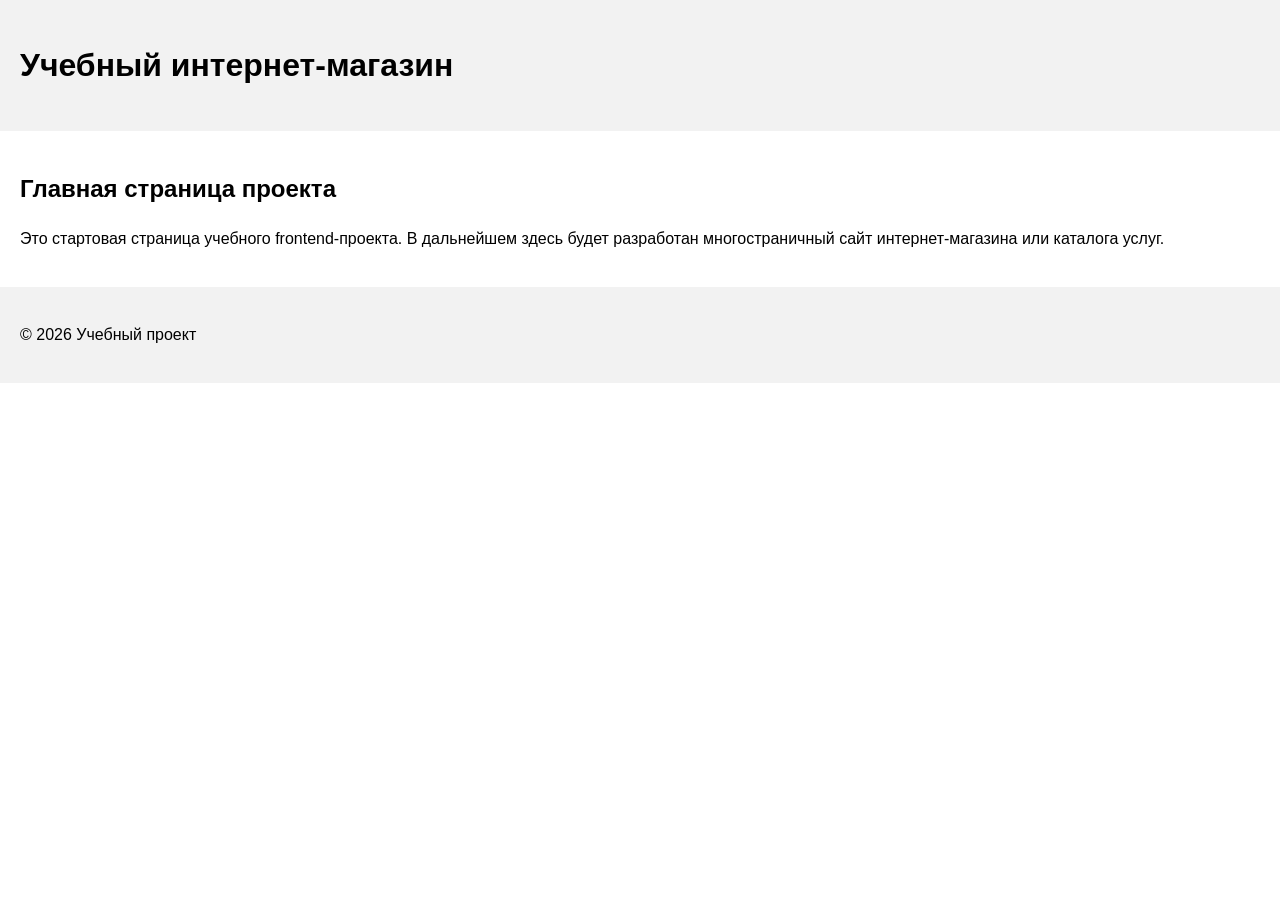
==== index.html @ 515ce975 "feat: initialize frontend project structure" ====
<!DOCTYPE html>
<html lang="ru">
<head>
  <meta charset="UTF-8">
  <meta name="viewport" content="width=device-width, initial-scale=1.0">
  <title>Каталог товаров</title>
  <link rel="stylesheet" href="css/style.css">
</head>
<body>
  <header>
    <h1>Учебный интернет-магазин</h1>
  </header>

  <main>
    <section>
      <h2>Главная страница проекта</h2>
      <p>
        Это стартовая страница учебного frontend-проекта.
        В дальнейшем здесь будет разработан многостраничный сайт
        интернет-магазина или каталога услуг.
      </p>
    </section>
  </main>

  <footer>
    <p>&copy; 2026 Учебный проект</p>
  </footer>
</body>
</html>
---- css/style.css ----
body {
  margin: 0;
  font-family: Arial, sans-serif;
  line-height: 1.5;
}

header,
main,
footer {
  padding: 20px;
}

header {
  background-color: #f2f2f2;
}

footer {
  background-color: #f2f2f2;
}
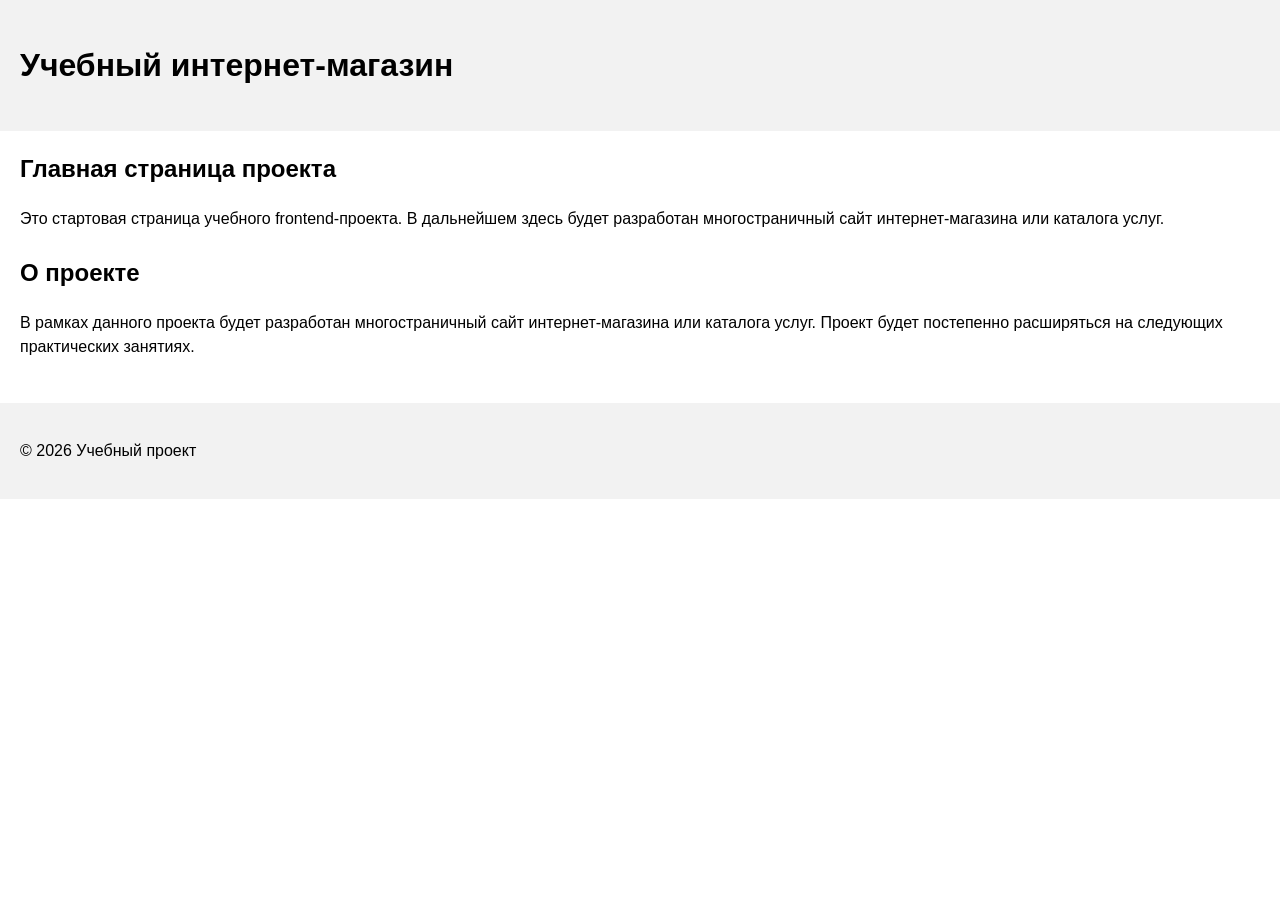
==== commit 58c5698d: "feat: add project description section" ====
--- a/index.html
+++ b/index.html
@@ -20,6 +20,15 @@
         интернет-магазина или каталога услуг.
       </p>
     </section>
+
+    <section>
+      <h2>О проекте</h2>
+      <p>
+        В рамках данного проекта будет разработан многостраничный сайт
+        интернет-магазина или каталога услуг. Проект будет постепенно
+        расширяться на следующих практических занятиях.
+      </p>
+    </section>
   </main>
 
   <footer>
--- a/css/style.css
+++ b/css/style.css
@@ -17,3 +17,11 @@
 footer {
   background-color: #f2f2f2;
 }
+
+section {
+  margin-bottom: 24px;
+}
+
+section h2 {
+  margin-top: 0;
+}
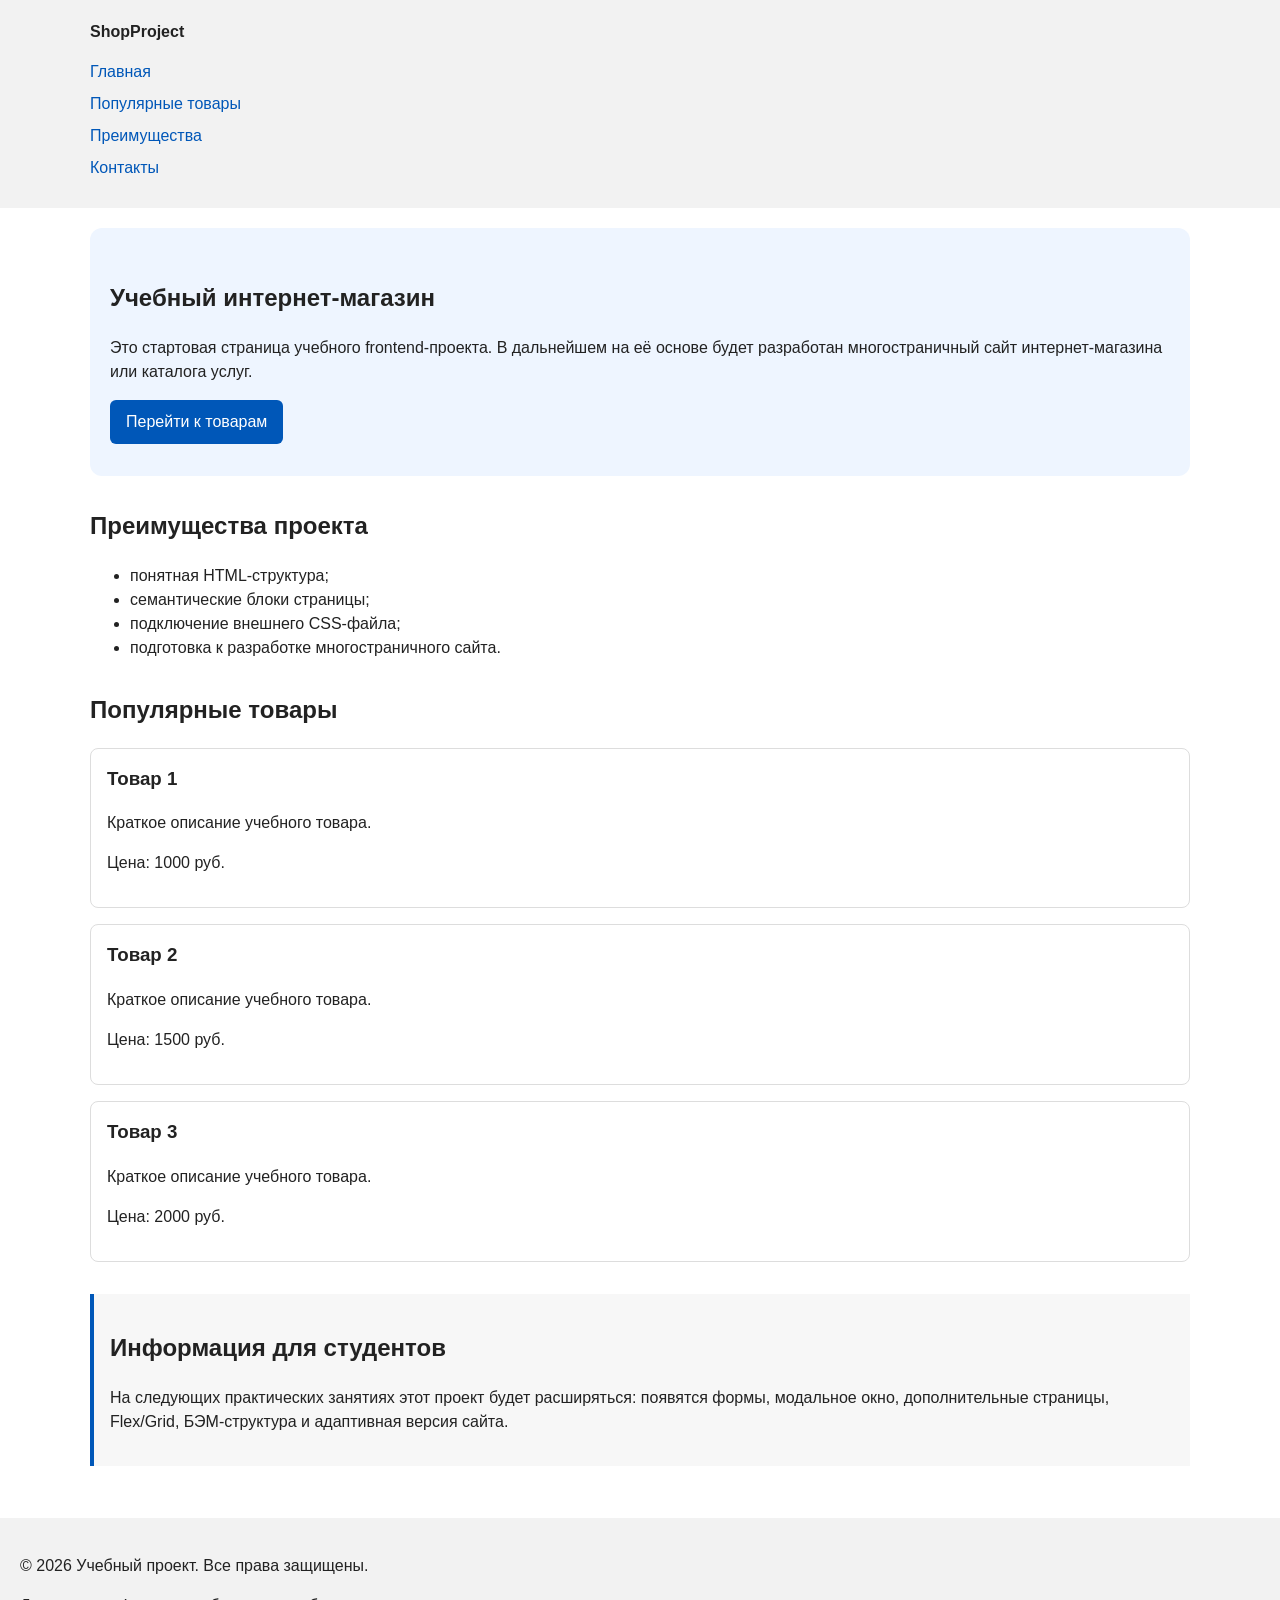
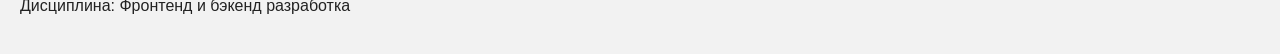
==== commit 69315ba6: "feat: add semantic HTML structure and base CSS styles" ====
--- a/index.html
+++ b/index.html
@@ -3,36 +3,88 @@
 <head>
   <meta charset="UTF-8">
   <meta name="viewport" content="width=device-width, initial-scale=1.0">
-  <title>Каталог товаров</title>
+  <title>Учебный интернет-магазин</title>
   <link rel="stylesheet" href="css/style.css">
 </head>
+
 <body>
   <header>
-    <h1>Учебный интернет-магазин</h1>
+    <div class="site-header">
+      <a class="site-logo" href="index.html">ShopProject</a>
+
+      <nav class="site-nav" aria-label="Основная навигация">
+        <ul class="site-nav__list">
+          <li><a href="index.html">Главная</a></li>
+          <li><a href="#popular">Популярные товары</a></li>
+          <li><a href="#advantages">Преимущества</a></li>
+          <li><a href="#contacts">Контакты</a></li>
+        </ul>
+      </nav>
+    </div>
   </header>
 
   <main>
-    <section>
-      <h2>Главная страница проекта</h2>
+    <!-- Основное содержимое страницы -->
+
+    <section class="hero">
+      <h1>Учебный интернет-магазин</h1>
+
       <p>
         Это стартовая страница учебного frontend-проекта.
-        В дальнейшем здесь будет разработан многостраничный сайт
+        В дальнейшем на её основе будет разработан многостраничный сайт
         интернет-магазина или каталога услуг.
       </p>
+
+      <a class="button" href="#popular">Перейти к товарам</a>
     </section>
 
-    <section>
-      <h2>О проекте</h2>
+    <section class="section" id="advantages">
+      <h2>Преимущества проекта</h2>
+
+      <ul class="advantages-list">
+        <li>понятная HTML-структура;</li>
+        <li>семантические блоки страницы;</li>
+        <li>подключение внешнего CSS-файла;</li>
+        <li>подготовка к разработке многостраничного сайта.</li>
+      </ul>
+    </section>
+
+    <section class="section" id="popular">
+      <h2>Популярные товары</h2>
+
+      <article class="product-card">
+        <h3>Товар 1</h3>
+        <p>Краткое описание учебного товара.</p>
+        <p>Цена: 1000 руб.</p>
+      </article>
+
+      <article class="product-card">
+        <h3>Товар 2</h3>
+        <p>Краткое описание учебного товара.</p>
+        <p>Цена: 1500 руб.</p>
+      </article>
+
+      <article class="product-card">
+        <h3>Товар 3</h3>
+        <p>Краткое описание учебного товара.</p>
+        <p>Цена: 2000 руб.</p>
+      </article>
+    </section>
+
+    <aside class="aside-info">
+      <h2>Информация для студентов</h2>
+
       <p>
-        В рамках данного проекта будет разработан многостраничный сайт
-        интернет-магазина или каталога услуг. Проект будет постепенно
-        расширяться на следующих практических занятиях.
+        На следующих практических занятиях этот проект будет расширяться:
+        появятся формы, модальное окно, дополнительные страницы, Flex/Grid,
+        БЭМ-структура и адаптивная версия сайта.
       </p>
-    </section>
+    </aside>
   </main>
 
-  <footer>
-    <p>&copy; 2026 Учебный проект</p>
+  <footer id="contacts">
+    <p>&copy; 2026 Учебный проект. Все права защищены.</p>
+    <p>Дисциплина: Фронтенд и бэкенд разработка</p>
   </footer>
 </body>
-</html>
+</html>
--- a/css/style.css
+++ b/css/style.css
@@ -1,27 +1,170 @@
+/* 
+  Универсальное правило для всех элементов.
+  border-box делает расчёт размеров более понятным:
+  width включает content, padding и border.
+*/
+* {
+  box-sizing: border-box;
+}
+
+/*
+  Убираем стандартный внешний отступ браузера у body.
+  Без этого вокруг страницы может появиться белая рамка.
+*/
 body {
   margin: 0;
   font-family: Arial, sans-serif;
   line-height: 1.5;
+  color: #222222;
+  background-color: #ffffff;
 }
-
+/*
+  Задаём внутренние отступы для основных областей страницы.
+  Это делает содержимое визуально отделённым от краёв окна браузера.
+*/
 header,
 main,
 footer {
   padding: 20px;
 }
 
+/*
+  Оформляем шапку страницы.
+  Пока используется простой светло-серый фон.
+*/
 header {
   background-color: #f2f2f2;
 }
 
+/*
+  Оформляем подвал страницы тем же фоном,
+  чтобы визуально отделить его от основного содержимого.
+*/
 footer {
   background-color: #f2f2f2;
 }
-
-section {
-  margin-bottom: 24px;
+/*
+  Ограничиваем ширину содержимого шапки,
+  чтобы оно не растягивалось слишком сильно на широких экранах.
+*/
+.site-header {
+  max-width: 1100px;
+  margin: 0 auto;
 }
 
-section h2 {
+/*
+  Оформляем текстовый логотип.
+*/
+.site-logo {
+  font-weight: bold;
+  text-decoration: none;
+  color: #222222;
+}
+
+/*
+  Убираем стандартные отступы и маркеры списка навигации.
+*/
+.site-nav__list {
+  padding: 0;
+  margin: 16px 0 0;
+  list-style: none;
+}
+
+/*
+  Добавляем расстояние между пунктами меню.
+*/
+.site-nav__list li {
+  margin-bottom: 8px;
+}
+
+/*
+  Оформляем ссылки меню.
+*/
+.site-nav__list a {
+  color: #0057b8;
+  text-decoration: none;
+}
+
+/*
+  При наведении мыши подчёркиваем ссылку.
+  Подробно состояния интерфейса будут рассмотрены в практической работе 1.7.
+*/
+.site-nav__list a:hover {
+  text-decoration: underline;
+}
+
+/*
+  Hero-блок — первый крупный блок страницы.
+  Он визуально отделяется от остальных разделов фоном и отступами.
+*/
+.hero {
+  max-width: 1100px;
+  margin: 0 auto 32px;
+  padding: 32px 20px;
+  background-color: #eef5ff;
+  border-radius: 12px;
+}
+
+/*
+  Общий класс для разделов страницы.
+*/
+.section {
+  max-width: 1100px;
+  margin: 0 auto 32px;
+}
+
+/*
+  Убираем лишний верхний отступ у заголовков разделов.
+*/
+.section h2 {
   margin-top: 0;
 }
+
+/*
+  Карточка товара — самостоятельный блок.
+  На следующих занятиях карточки будут доработаны и выстроены в сетку.
+*/
+.product-card {
+  margin-bottom: 16px;
+  padding: 16px;
+  border: 1px solid #dddddd;
+  border-radius: 8px;
+  background-color: #ffffff;
+}
+
+/*
+  Убираем лишний верхний отступ у заголовка карточки.
+*/
+.product-card h3 {
+  margin-top: 0;
+}
+
+/*
+  Пока это обычная ссылка, но визуально она оформляется как кнопка.
+*/
+.button {
+  display: inline-block;
+  padding: 10px 16px;
+  color: #ffffff;
+  background-color: #0057b8;
+  text-decoration: none;
+  border-radius: 6px;
+}
+
+/*
+  Простое состояние наведения для кнопки.
+*/
+.button:hover {
+  background-color: #003f86;
+}
+
+/*
+  Дополнительный информационный блок.
+*/
+.aside-info {
+  max-width: 1100px;
+  margin: 0 auto 32px;
+  padding: 16px;
+  border-left: 4px solid #0057b8;
+  background-color: #f7f7f7;
+}
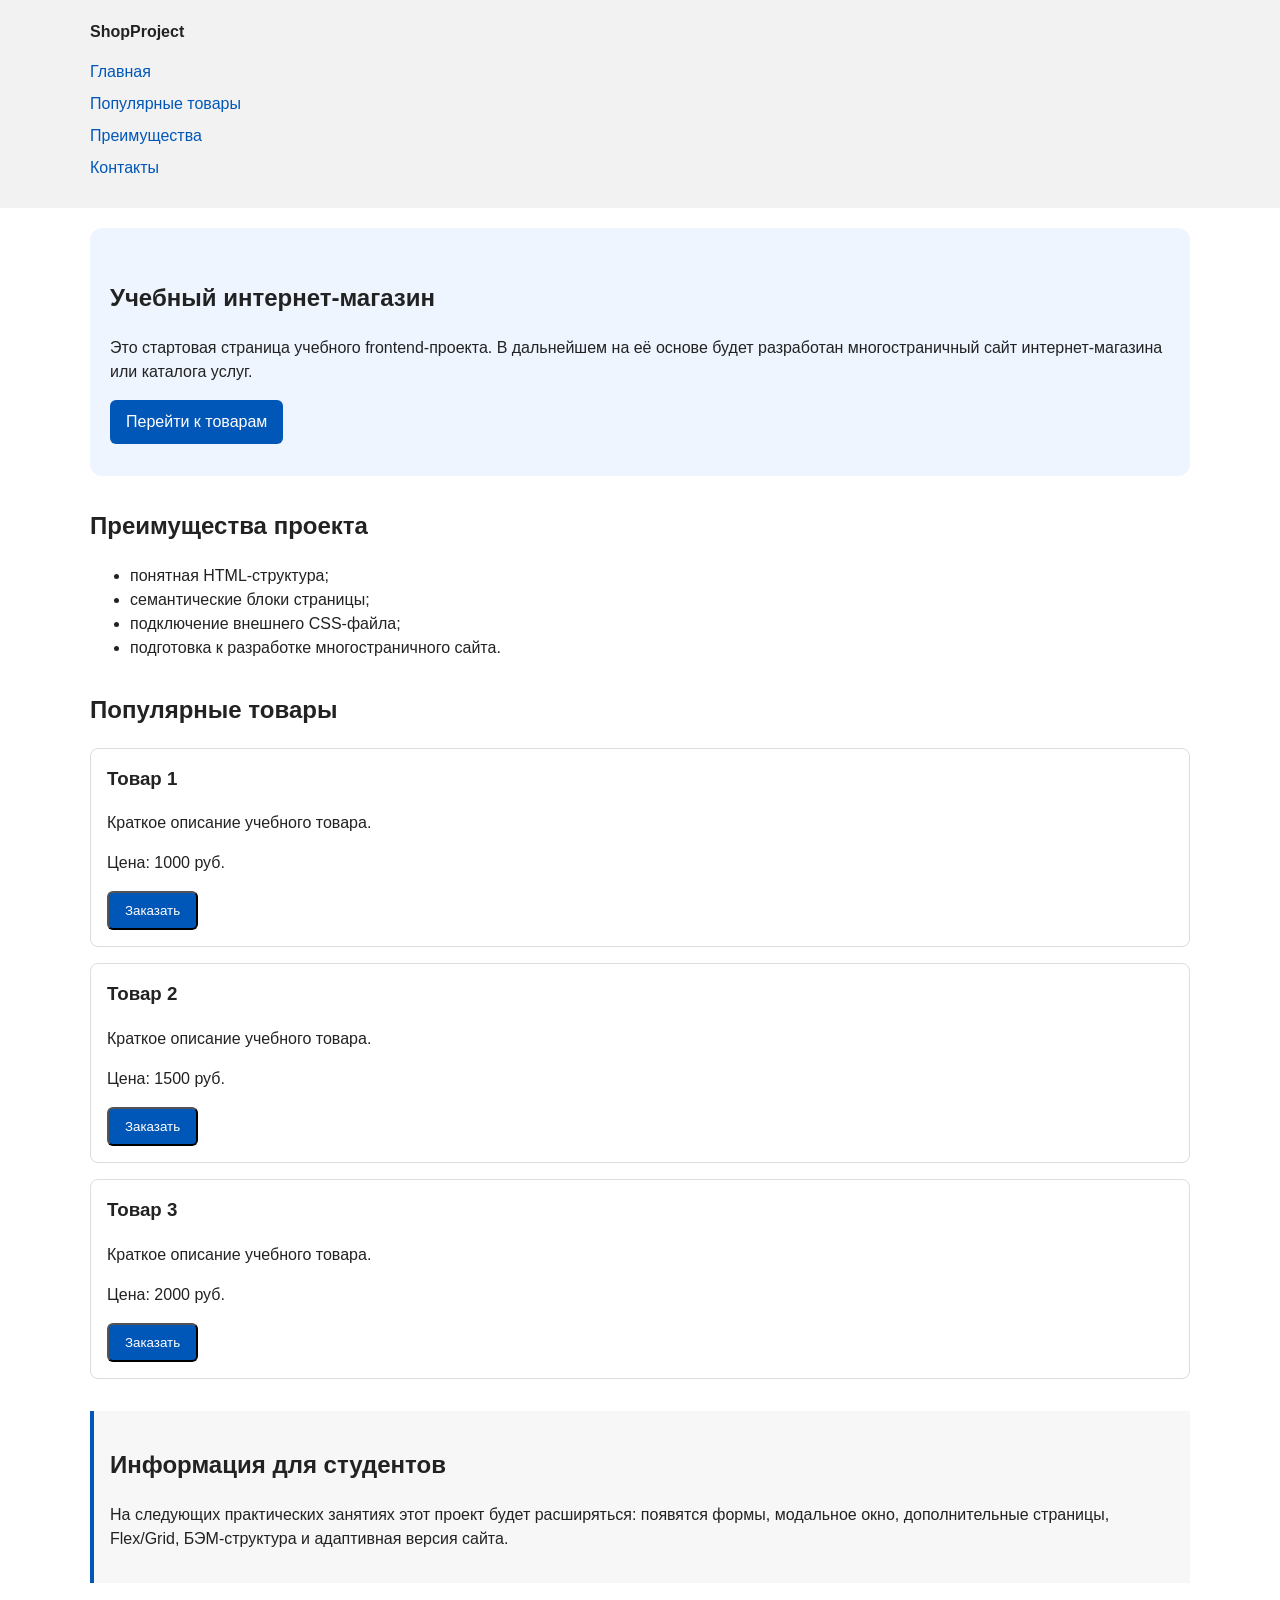
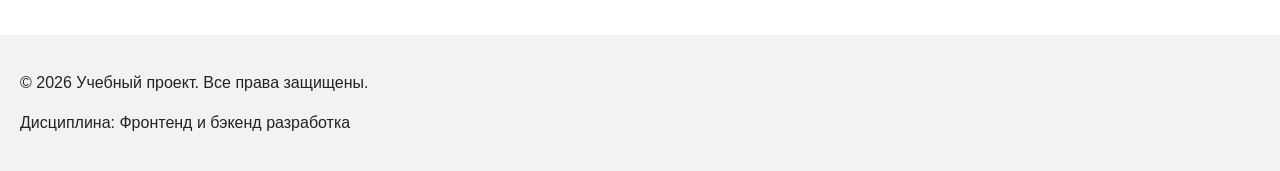
==== commit ad8ad3c6: "feat: add order form modal and validation" ====
--- a/index.html
+++ b/index.html
@@ -5,6 +5,7 @@
   <meta name="viewport" content="width=device-width, initial-scale=1.0">
   <title>Учебный интернет-магазин</title>
   <link rel="stylesheet" href="css/style.css">
+  <script src="js/main.js" defer></script>
 </head>
 
 <body>
@@ -56,18 +57,42 @@
         <h3>Товар 1</h3>
         <p>Краткое описание учебного товара.</p>
         <p>Цена: 1000 руб.</p>
+
+        <button
+          class="button product-card__button"
+          type="button"
+          data-product="Товар 1"
+        >
+          Заказать
+        </button>
       </article>
 
       <article class="product-card">
         <h3>Товар 2</h3>
         <p>Краткое описание учебного товара.</p>
         <p>Цена: 1500 руб.</p>
+
+        <button
+          class="button product-card__button"
+          type="button"
+          data-product="Товар 2"
+        >
+          Заказать
+        </button>
       </article>
 
       <article class="product-card">
         <h3>Товар 3</h3>
         <p>Краткое описание учебного товара.</p>
         <p>Цена: 2000 руб.</p>
+
+        <button
+          class="button product-card__button"
+          type="button"
+          data-product="Товар 3"
+        >
+          Заказать
+        </button>
       </article>
     </section>
 
@@ -86,5 +111,128 @@
     <p>&copy; 2026 Учебный проект. Все права защищены.</p>
     <p>Дисциплина: Фронтенд и бэкенд разработка</p>
   </footer>
+
+  <dialog
+    class="order-dialog"
+    id="order-dialog"
+    aria-labelledby="order-dialog-title"
+  >
+    <h2 id="order-dialog-title">Оформление заявки</h2>
+
+    <form
+      class="order-form"
+      id="order-form"
+      action="#"
+      method="post"
+      novalidate
+    >
+      <input
+        id="selected-product"
+        name="selected-product"
+        type="hidden"
+      >
+
+      <div class="form-field">
+        <label for="order-name">Имя</label>
+
+        <input
+          id="order-name"
+          name="name"
+          type="text"
+          placeholder="Введите ваше имя"
+          minlength="2"
+          autocomplete="given-name"
+          required
+        >
+      </div>
+
+      <div class="form-field">
+        <label for="order-email">E-mail</label>
+
+        <input
+          id="order-email"
+          name="email"
+          type="email"
+          placeholder="example@mail.ru"
+          autocomplete="email"
+          required
+        >
+      </div>
+
+      <div class="form-field">
+        <label for="order-phone">Телефон</label>
+
+        <input
+          id="order-phone"
+          name="phone"
+          type="tel"
+          inputmode="tel"
+          placeholder="+7 (900) 000-00-00"
+          pattern="^\+7 \(\d{3}\) \d{3}-\d{2}-\d{2}$"
+          required
+        >
+
+        <small>Формат: +7 (900) 000-00-00</small>
+      </div>
+
+      <div class="form-field">
+        <label for="order-date">Дата связи</label>
+
+        <input
+          id="order-date"
+          name="date"
+          type="date"
+        >
+      </div>
+
+      <div class="form-field">
+        <label for="order-topic">Тема заявки</label>
+
+        <select id="order-topic" name="topic" required>
+          <option value="">Выберите тему</option>
+          <option value="product">Заказ товара</option>
+          <option value="consultation">Консультация</option>
+          <option value="delivery">Доставка</option>
+        </select>
+      </div>
+
+      <div class="form-field">
+        <label for="order-comment">Комментарий</label>
+
+        <textarea
+          id="order-comment"
+          name="comment"
+          rows="4"
+          placeholder="Укажите дополнительную информацию"
+        ></textarea>
+      </div>
+
+      <div class="form-field form-field--checkbox">
+        <label>
+          <input
+            id="order-agreement"
+            name="agreement"
+            type="checkbox"
+            required
+          >
+          Я согласен на обработку данных
+        </label>
+      </div>
+
+      <div class="form-actions">
+        <button type="button" id="close-order-dialog">
+          Закрыть
+        </button>
+
+        <button type="submit">
+          Отправить заявку
+        </button>
+      </div>
+    </form>
+  </dialog>
+
+  <p class="success-message" id="success-message" hidden>
+    Форма успешно отправлена!
+  </p>
 </body>
 </html>
--- a/css/style.css
+++ b/css/style.css
@@ -168,3 +168,105 @@
   border-left: 4px solid #0057b8;
   background-color: #f7f7f7;
 }
+
+/*
+  Модальное окно.
+  Элемент dialog сам умеет открываться поверх страницы.
+*/
+.order-dialog {
+  width: min(100% - 32px, 560px);
+  padding: 24px;
+  border: none;
+  border-radius: 12px;
+}
+
+/*
+  Затемнение фона за модальным окном.
+*/
+.order-dialog::backdrop {
+  background-color: rgba(0, 0, 0, 0.5);
+}
+
+/*
+  Поле формы.
+  Каждый блок получает нижний отступ.
+*/
+.form-field {
+  margin-bottom: 16px;
+}
+
+/*
+  Подпись поля.
+*/
+.form-field label {
+  display: block;
+  margin-bottom: 6px;
+}
+
+/*
+  Основные поля формы.
+*/
+.form-field input,
+.form-field select,
+.form-field textarea {
+  width: 100%;
+  padding: 10px 12px;
+  border: 1px solid #cccccc;
+  border-radius: 6px;
+  font: inherit;
+}
+
+/*
+  Checkbox не должен занимать всю ширину.
+*/
+.form-field input[type="checkbox"] {
+  width: auto;
+}
+
+/*
+  Подсказка под полем телефона.
+*/
+.form-field small {
+  display: block;
+  margin-top: 4px;
+  color: #666666;
+}
+
+/*
+  Видимый фокус для клавиатурной навигации.
+*/
+.form-field input:focus-visible,
+.form-field select:focus-visible,
+.form-field textarea:focus-visible,
+.form-actions button:focus-visible {
+  outline: 2px solid #0057b8;
+  outline-offset: 2px;
+}
+
+/*
+  Подсветка ошибочных полей.
+  Атрибут aria-invalid будет добавляться через JavaScript.
+*/
+[aria-invalid="true"] {
+  border-color: #b00020;
+}
+
+/*
+  Кнопки формы.
+*/
+.form-actions {
+  display: flex;
+  gap: 12px;
+  margin-top: 20px;
+}
+
+/*
+  Сообщение об успешной отправке.
+*/
+.success-message {
+  max-width: 1100px;
+  margin: 24px auto;
+  padding: 16px;
+  border-left: 4px solid #168a2f;
+  background-color: #eefaf0;
+}
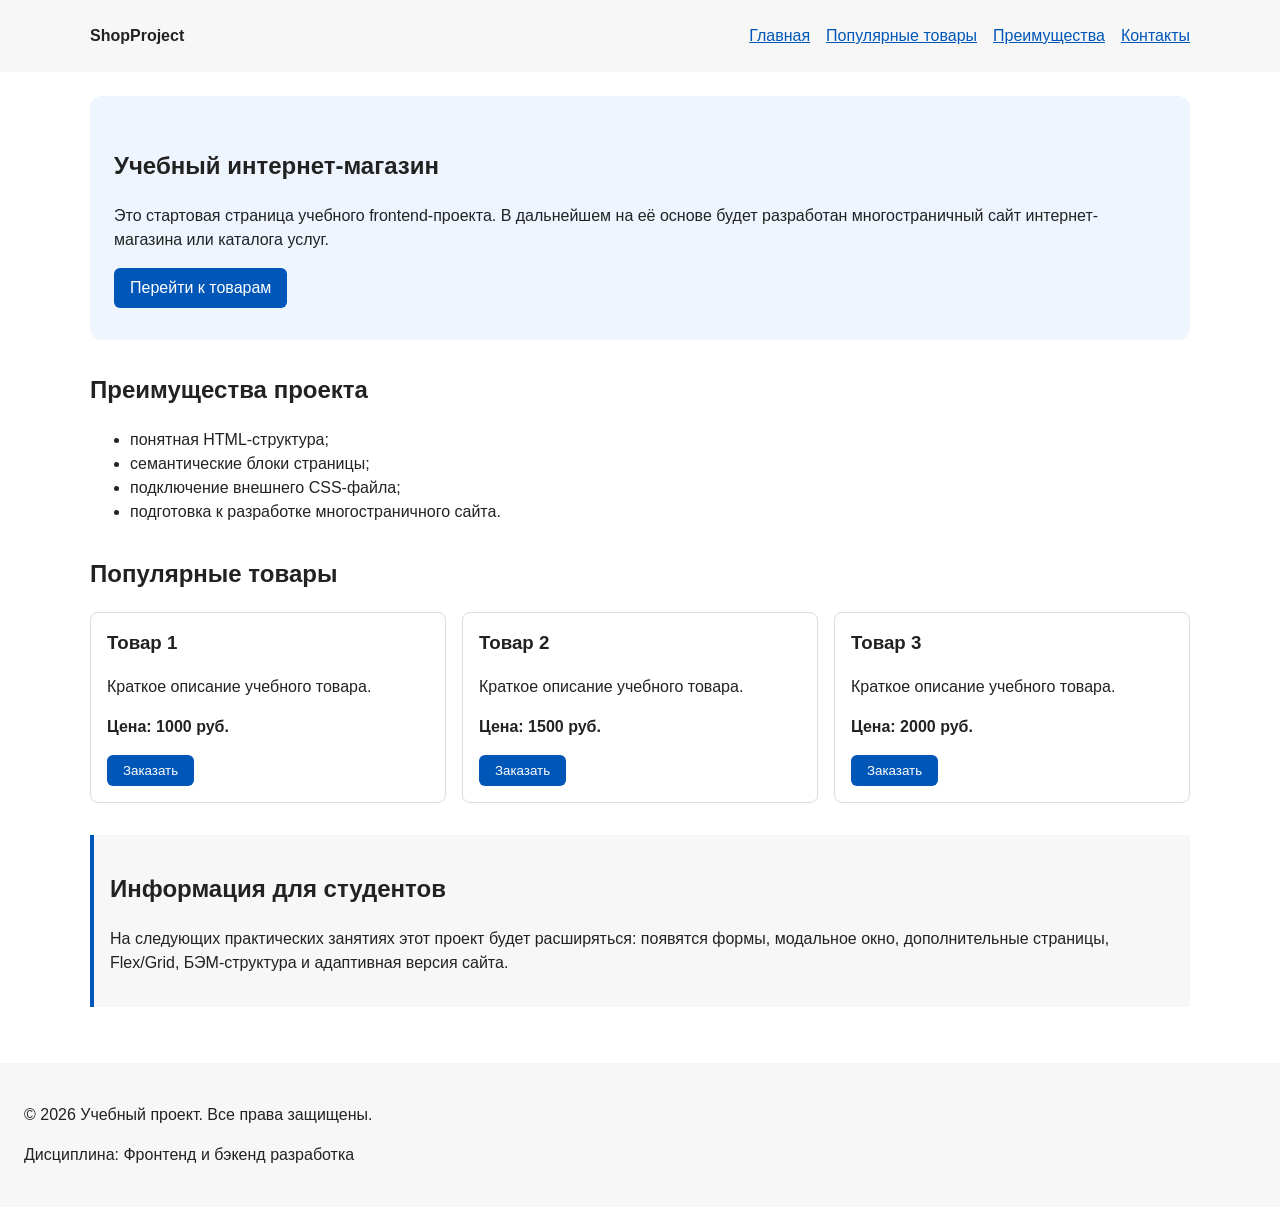
==== commit 856036e6: "feat: add flexbox grid and BEM naming" ====
--- a/index.html
+++ b/index.html
@@ -51,50 +51,70 @@
     </section>
 
     <section class="section" id="popular">
-      <h2>Популярные товары</h2>
-
-      <article class="product-card">
-        <h3>Товар 1</h3>
-        <p>Краткое описание учебного товара.</p>
-        <p>Цена: 1000 руб.</p>
-
-        <button
-          class="button product-card__button"
-          type="button"
-          data-product="Товар 1"
-        >
-          Заказать
-        </button>
-      </article>
-
-      <article class="product-card">
-        <h3>Товар 2</h3>
-        <p>Краткое описание учебного товара.</p>
-        <p>Цена: 1500 руб.</p>
-
-        <button
-          class="button product-card__button"
-          type="button"
-          data-product="Товар 2"
-        >
-          Заказать
-        </button>
-      </article>
-
-      <article class="product-card">
-        <h3>Товар 3</h3>
-        <p>Краткое описание учебного товара.</p>
-        <p>Цена: 2000 руб.</p>
-
-        <button
-          class="button product-card__button"
-          type="button"
-          data-product="Товар 3"
-        >
-          Заказать
-        </button>
-      </article>
-    </section>
+  <h2>Популярные товары</h2>
+
+  <div class="products-grid">
+    <article class="product-card">
+      <h3 class="product-card__title">Товар 1</h3>
+
+      <p class="product-card__description">
+        Краткое описание учебного товара.
+      </p>
+
+      <p class="product-card__price">
+        Цена: 1000 руб.
+      </p>
+
+      <button
+        class="button product-card__button"
+        type="button"
+        data-product="Товар 1"
+      >
+        Заказать
+      </button>
+    </article>
+
+    <article class="product-card">
+      <h3 class="product-card__title">Товар 2</h3>
+
+      <p class="product-card__description">
+        Краткое описание учебного товара.
+      </p>
+
+      <p class="product-card__price">
+        Цена: 1500 руб.
+      </p>
+
+      <button
+        class="button product-card__button"
+        type="button"
+        data-product="Товар 2"
+      >
+        Заказать
+      </button>
+    </article>
+
+    <article class="product-card">
+      <h3 class="product-card__title">Товар 3</h3>
+
+      <p class="product-card__description">
+        Краткое описание учебного товара.
+      </p>
+
+      <p class="product-card__price">
+        Цена: 2000 руб.
+      </p>
+
+      <button
+        class="button product-card__button"
+        type="button"
+        data-product="Товар 3"
+      >
+        Заказать
+      </button>
+    </article>
+  </div>
+</section>
 
     <aside class="aside-info">
       <h2>Информация для студентов</h2>
--- a/css/style.css
+++ b/css/style.css
@@ -1,4 +1,44 @@
-/* 
+/* ===============================
+   1. Переменные проекта
+   =============================== */
+
+:root {
+  /* Основные цвета проекта */
+  --color-bg: #ffffff;
+  --color-text: #222222;
+  --color-muted: #666666;
+  --color-primary: #0057b8;
+  --color-primary-dark: #003f86;
+  --color-border: #dddddd;
+  --color-surface: #f7f7f7;
+  --color-surface-accent: #eef5ff;
+  --color-danger: #b00020;
+  --color-success: #168a2f;
+  --color-success-bg: #eefaf0;
+  --color-white: #ffffff;
+
+  /* Отступы */
+  --space-xs: 4px;
+  --space-sm: 8px;
+  --space-md: 16px;
+  --space-lg: 24px;
+  --space-xl: 32px;
+
+  /* Скругления */
+  --radius-sm: 6px;
+  --radius-md: 8px;
+  --radius-lg: 12px;
+
+  /* Размеры */
+  --container-width: 1100px;
+}
+
+
+/* ===============================
+   2. Базовые стили
+   =============================== */
+
+/*
   Универсальное правило для всех элементов.
   border-box делает расчёт размеров более понятным:
   width включает content, padding и border.
@@ -7,212 +47,240 @@
   box-sizing: border-box;
 }
 
-/*
-  Убираем стандартный внешний отступ браузера у body.
-  Без этого вокруг страницы может появиться белая рамка.
-*/
 body {
   margin: 0;
   font-family: Arial, sans-serif;
   line-height: 1.5;
-  color: #222222;
-  background-color: #ffffff;
-}
-/*
-  Задаём внутренние отступы для основных областей страницы.
-  Это делает содержимое визуально отделённым от краёв окна браузера.
+  color: var(--color-text);
+  background-color: var(--color-bg);
+}
+
+/*
+  Задаём внутренние отступы
+  для основных областей страницы.
 */
 header,
 main,
 footer {
-  padding: 20px;
-}
-
-/*
-  Оформляем шапку страницы.
-  Пока используется простой светло-серый фон.
-*/
+  padding: var(--space-lg);
+}
+
 header {
-  background-color: #f2f2f2;
-}
-
-/*
-  Оформляем подвал страницы тем же фоном,
-  чтобы визуально отделить его от основного содержимого.
-*/
+  background-color: var(--color-surface);
+}
+
 footer {
-  background-color: #f2f2f2;
-}
-/*
-  Ограничиваем ширину содержимого шапки,
-  чтобы оно не растягивалось слишком сильно на широких экранах.
+  background-color: var(--color-surface);
+}
+
+
+/* ===============================
+   3. Общие элементы интерфейса
+   =============================== */
+
+/* Ссылки */
+
+a {
+  color: var(--color-primary);
+}
+
+a:hover {
+  color: var(--color-primary-dark);
+}
+
+a:focus-visible {
+  outline: 2px solid var(--color-primary);
+  outline-offset: 3px;
+}
+
+
+/* Кнопки */
+
+.button {
+  display: inline-block;
+  padding: var(--space-sm) var(--space-md);
+  color: var(--color-white);
+  background-color: var(--color-primary);
+  text-decoration: none;
+  border: none;
+  border-radius: var(--radius-sm);
+  cursor: pointer;
+}
+
+.button:hover {
+  background-color: var(--color-primary-dark);
+}
+
+.button:focus-visible {
+  outline: 2px solid var(--color-primary);
+  outline-offset: 3px;
+}
+
+.button:disabled {
+  opacity: 0.6;
+  cursor: not-allowed;
+}
+
+
+/* ===============================
+   4. Компоненты страницы
+   =============================== */
+
+/*
+  Содержимое шапки.
 */
 .site-header {
-  max-width: 1100px;
+  display: flex;
+  justify-content: space-between;
+  align-items: center;
+
+  max-width: var(--container-width);
   margin: 0 auto;
 }
 
 /*
-  Оформляем текстовый логотип.
+  Текстовый логотип.
 */
 .site-logo {
   font-weight: bold;
+  color: var(--color-text);
   text-decoration: none;
-  color: #222222;
-}
-
-/*
-  Убираем стандартные отступы и маркеры списка навигации.
+}
+
+/*
+  Навигация.
 */
 .site-nav__list {
+  display: flex;
+  gap: var(--space-md);
+
   padding: 0;
-  margin: 16px 0 0;
+  margin: 0;
   list-style: none;
 }
 
-/*
-  Добавляем расстояние между пунктами меню.
-*/
-.site-nav__list li {
-  margin-bottom: 8px;
-}
-
-/*
-  Оформляем ссылки меню.
-*/
-.site-nav__list a {
-  color: #0057b8;
-  text-decoration: none;
-}
-
-/*
-  При наведении мыши подчёркиваем ссылку.
-  Подробно состояния интерфейса будут рассмотрены в практической работе 1.7.
-*/
+
 .site-nav__list a:hover {
+  color: var(--color-primary-dark);
   text-decoration: underline;
 }
 
 /*
   Hero-блок — первый крупный блок страницы.
-  Он визуально отделяется от остальных разделов фоном и отступами.
 */
 .hero {
-  max-width: 1100px;
-  margin: 0 auto 32px;
-  padding: 32px 20px;
-  background-color: #eef5ff;
-  border-radius: 12px;
+  max-width: var(--container-width);
+  margin: 0 auto var(--space-xl);
+  padding: var(--space-xl) var(--space-lg);
+  background-color: var(--color-surface-accent);
+  border-radius: var(--radius-lg);
 }
 
 /*
   Общий класс для разделов страницы.
 */
 .section {
-  max-width: 1100px;
-  margin: 0 auto 32px;
-}
-
-/*
-  Убираем лишний верхний отступ у заголовков разделов.
-*/
+  max-width: var(--container-width);
+  margin: 0 auto var(--space-xl);
+}
+
 .section h2 {
   margin-top: 0;
 }
 
 /*
-  Карточка товара — самостоятельный блок.
-  На следующих занятиях карточки будут доработаны и выстроены в сетку.
+  Сетка карточек товаров.
+*/
+.products-grid {
+  display: grid;
+  grid-template-columns: repeat(3, 1fr);
+  gap: var(--space-md);
+}
+
+/*
+  Карточка товара.
 */
 .product-card {
-  margin-bottom: 16px;
-  padding: 16px;
-  border: 1px solid #dddddd;
-  border-radius: 8px;
-  background-color: #ffffff;
-}
-
-/*
-  Убираем лишний верхний отступ у заголовка карточки.
-*/
-.product-card h3 {
+  padding: var(--space-md);
+  border: 1px solid var(--color-border);
+  border-radius: var(--radius-md);
+  background-color: var(--color-bg);
+}
+
+.product-card:hover {
+  border-color: var(--color-primary);
+}
+
+.product-card__title {
   margin-top: 0;
 }
 
-/*
-  Пока это обычная ссылка, но визуально она оформляется как кнопка.
-*/
-.button {
-  display: inline-block;
-  padding: 10px 16px;
-  color: #ffffff;
-  background-color: #0057b8;
-  text-decoration: none;
-  border-radius: 6px;
-}
-
-/*
-  Простое состояние наведения для кнопки.
-*/
-.button:hover {
-  background-color: #003f86;
+.product-card__description {
+  color: var(--color-text);
+}
+
+.product-card__price {
+  font-weight: bold;
 }
 
 /*
   Дополнительный информационный блок.
 */
 .aside-info {
-  max-width: 1100px;
-  margin: 0 auto 32px;
-  padding: 16px;
-  border-left: 4px solid #0057b8;
-  background-color: #f7f7f7;
-}
+  max-width: var(--container-width);
+  margin: 0 auto var(--space-xl);
+  padding: var(--space-md);
+  border-left: 4px solid var(--color-primary);
+  background-color: var(--color-surface);
+}
+
+
+/* ===============================
+   5. Форма и модальное окно
+   =============================== */
 
 /*
   Модальное окно.
-  Элемент dialog сам умеет открываться поверх страницы.
 */
 .order-dialog {
   width: min(100% - 32px, 560px);
-  padding: 24px;
+  padding: var(--space-lg);
   border: none;
-  border-radius: 12px;
-}
-
-/*
-  Затемнение фона за модальным окном.
+  border-radius: var(--radius-lg);
+}
+
+/*
+  Затемнение страницы за модальным окном.
 */
 .order-dialog::backdrop {
   background-color: rgba(0, 0, 0, 0.5);
 }
 
 /*
-  Поле формы.
-  Каждый блок получает нижний отступ.
+  Отдельное поле формы.
 */
 .form-field {
-  margin-bottom: 16px;
-}
-
-/*
-  Подпись поля.
+  margin-bottom: var(--space-md);
+}
+
+/*
+  Подписи полей.
 */
 .form-field label {
   display: block;
-  margin-bottom: 6px;
-}
-
-/*
-  Основные поля формы.
+  margin-bottom: var(--space-xs);
+}
+
+/*
+  Основные элементы формы.
 */
 .form-field input,
 .form-field select,
 .form-field textarea {
   width: 100%;
   padding: 10px 12px;
-  border: 1px solid #cccccc;
-  border-radius: 6px;
+  border: 1px solid var(--color-border);
+  border-radius: var(--radius-sm);
   font: inherit;
 }
 
@@ -224,31 +292,40 @@
 }
 
 /*
-  Подсказка под полем телефона.
+  Подсказка под полем.
 */
 .form-field small {
   display: block;
-  margin-top: 4px;
-  color: #666666;
-}
-
-/*
-  Видимый фокус для клавиатурной навигации.
+  margin-top: var(--space-xs);
+  color: var(--color-muted);
+}
+
+/*
+  Состояние при наведении на поля.
+*/
+.form-field input:hover,
+.form-field select:hover,
+.form-field textarea:hover {
+  border-color: var(--color-primary);
+}
+
+/*
+  Видимый фокус при работе с клавиатурой.
 */
 .form-field input:focus-visible,
 .form-field select:focus-visible,
 .form-field textarea:focus-visible,
 .form-actions button:focus-visible {
-  outline: 2px solid #0057b8;
-  outline-offset: 2px;
-}
-
-/*
-  Подсветка ошибочных полей.
-  Атрибут aria-invalid будет добавляться через JavaScript.
+  outline: 2px solid var(--color-primary);
+  outline-offset: 3px;
+}
+
+/*
+  Ошибочное состояние поля.
+  aria-invalid добавляется через JavaScript.
 */
 [aria-invalid="true"] {
-  border-color: #b00020;
+  border-color: var(--color-danger);
 }
 
 /*
@@ -264,9 +341,9 @@
   Сообщение об успешной отправке.
 */
 .success-message {
-  max-width: 1100px;
-  margin: 24px auto;
-  padding: 16px;
-  border-left: 4px solid #168a2f;
-  background-color: #eefaf0;
-}
+  max-width: var(--container-width);
+  margin: var(--space-lg) auto;
+  padding: var(--space-md);
+  border-left: 4px solid var(--color-success);
+  background-color: var(--color-success-bg);
+}
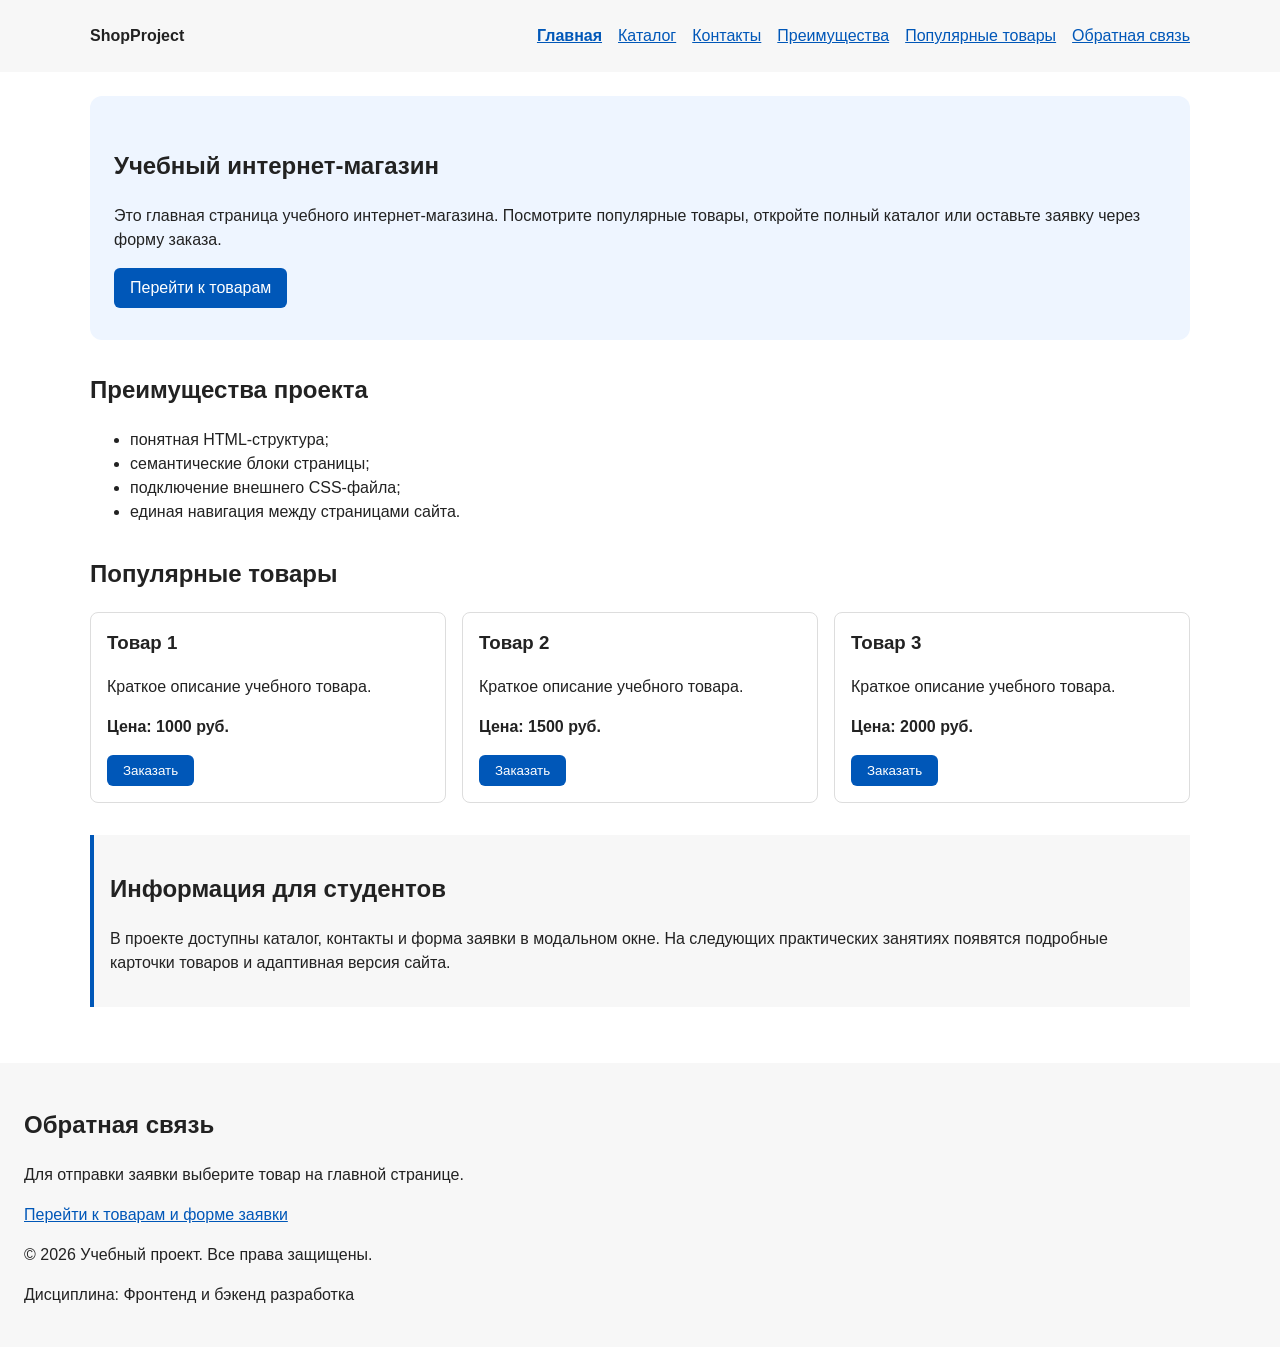
==== commit 428abcf3: "feat: add multi-page structure navigation and anchors" ====
--- a/index.html
+++ b/index.html
@@ -3,7 +3,14 @@
 <head>
   <meta charset="UTF-8">
   <meta name="viewport" content="width=device-width, initial-scale=1.0">
-  <title>Учебный интернет-магазин</title>
+  <meta name="description" content="Главная страница учебного интернет-магазина: популярные товары, преимущества и форма заявки.">
+  <title>Главная — Учебный интернет-магазин</title>
+  <meta property="og:type" content="website">
+  <meta property="og:title" content="Главная — Учебный интернет-магазин">
+  <meta property="og:description" content="Популярные товары, преимущества и форма заявки учебного интернет-магазина.">
+  <meta property="og:url" content="https://vzelenskij4634-lab.github.io/kr1-html-css-shop/">
+  <meta property="og:image" content="https://vzelenskij4634-lab.github.io/kr1-html-css-shop/images/preview.jpg">
+  <meta property="og:image:alt" content="ShopProject — учебный интернет-магазин">
   <link rel="stylesheet" href="css/style.css">
   <script src="js/main.js" defer></script>
 </head>
@@ -15,10 +22,12 @@
 
       <nav class="site-nav" aria-label="Основная навигация">
         <ul class="site-nav__list">
-          <li><a href="index.html">Главная</a></li>
-          <li><a href="#popular">Популярные товары</a></li>
-          <li><a href="#advantages">Преимущества</a></li>
-          <li><a href="#contacts">Контакты</a></li>
+          <li><a href="index.html" aria-current="page">Главная</a></li>
+          <li><a href="catalog.html">Каталог</a></li>
+          <li><a href="contacts.html">Контакты</a></li>
+          <li><a href="index.html#advantages">Преимущества</a></li>
+          <li><a href="index.html#popular">Популярные товары</a></li>
+          <li><a href="index.html#contacts">Обратная связь</a></li>
         </ul>
       </nav>
     </div>
@@ -31,9 +40,9 @@
       <h1>Учебный интернет-магазин</h1>
 
       <p>
-        Это стартовая страница учебного frontend-проекта.
-        В дальнейшем на её основе будет разработан многостраничный сайт
-        интернет-магазина или каталога услуг.
+        Это главная страница учебного интернет-магазина.
+        Посмотрите популярные товары, откройте полный каталог
+        или оставьте заявку через форму заказа.
       </p>
 
       <a class="button" href="#popular">Перейти к товарам</a>
@@ -46,7 +55,7 @@
         <li>понятная HTML-структура;</li>
         <li>семантические блоки страницы;</li>
         <li>подключение внешнего CSS-файла;</li>
-        <li>подготовка к разработке многостраничного сайта.</li>
+        <li>единая навигация между страницами сайта.</li>
       </ul>
     </section>
 
@@ -120,14 +129,17 @@
       <h2>Информация для студентов</h2>
 
       <p>
-        На следующих практических занятиях этот проект будет расширяться:
-        появятся формы, модальное окно, дополнительные страницы, Flex/Grid,
-        БЭМ-структура и адаптивная версия сайта.
+        В проекте доступны каталог, контакты и форма заявки в модальном окне.
+        На следующих практических занятиях появятся подробные карточки товаров
+        и адаптивная версия сайта.
       </p>
     </aside>
   </main>
 
   <footer id="contacts">
+    <h2>Обратная связь</h2>
+    <p>Для отправки заявки выберите товар на главной странице.</p>
+    <a href="index.html#popular">Перейти к товарам и форме заявки</a>
     <p>&copy; 2026 Учебный проект. Все права защищены.</p>
     <p>Дисциплина: Фронтенд и бэкенд разработка</p>
   </footer>
@@ -255,4 +267,4 @@
     Форма успешно отправлена!
   </p>
 </body>
-</html>+</html>
--- a/css/style.css
+++ b/css/style.css
@@ -47,6 +47,21 @@
   box-sizing: border-box;
 }
 
+html {
+  scroll-behavior: smooth;
+}
+
+:target {
+  outline: 2px dashed var(--color-primary);
+  outline-offset: 4px;
+}
+
+@media (prefers-reduced-motion: reduce) {
+  html {
+    scroll-behavior: auto;
+  }
+}
+
 body {
   margin: 0;
   font-family: Arial, sans-serif;
@@ -131,6 +146,8 @@
 */
 .site-header {
   display: flex;
+  flex-wrap: wrap;
+  gap: var(--space-md);
   justify-content: space-between;
   align-items: center;
 
@@ -152,6 +169,7 @@
 */
 .site-nav__list {
   display: flex;
+  flex-wrap: wrap;
   gap: var(--space-md);
 
   padding: 0;
@@ -163,6 +181,26 @@
 .site-nav__list a:hover {
   color: var(--color-primary-dark);
   text-decoration: underline;
+}
+
+.site-nav__list a[aria-current="page"] {
+  font-weight: bold;
+}
+
+.breadcrumbs {
+  max-width: var(--container-width);
+  margin: 0 auto var(--space-md);
+  font-size: 14px;
+  color: var(--color-muted);
+}
+
+.breadcrumbs a {
+  color: var(--color-primary);
+}
+
+.breadcrumbs span::before {
+  content: " / ";
+  color: var(--color-muted);
 }
 
 /*
@@ -346,4 +384,4 @@
   padding: var(--space-md);
   border-left: 4px solid var(--color-success);
   background-color: var(--color-success-bg);
-}+}
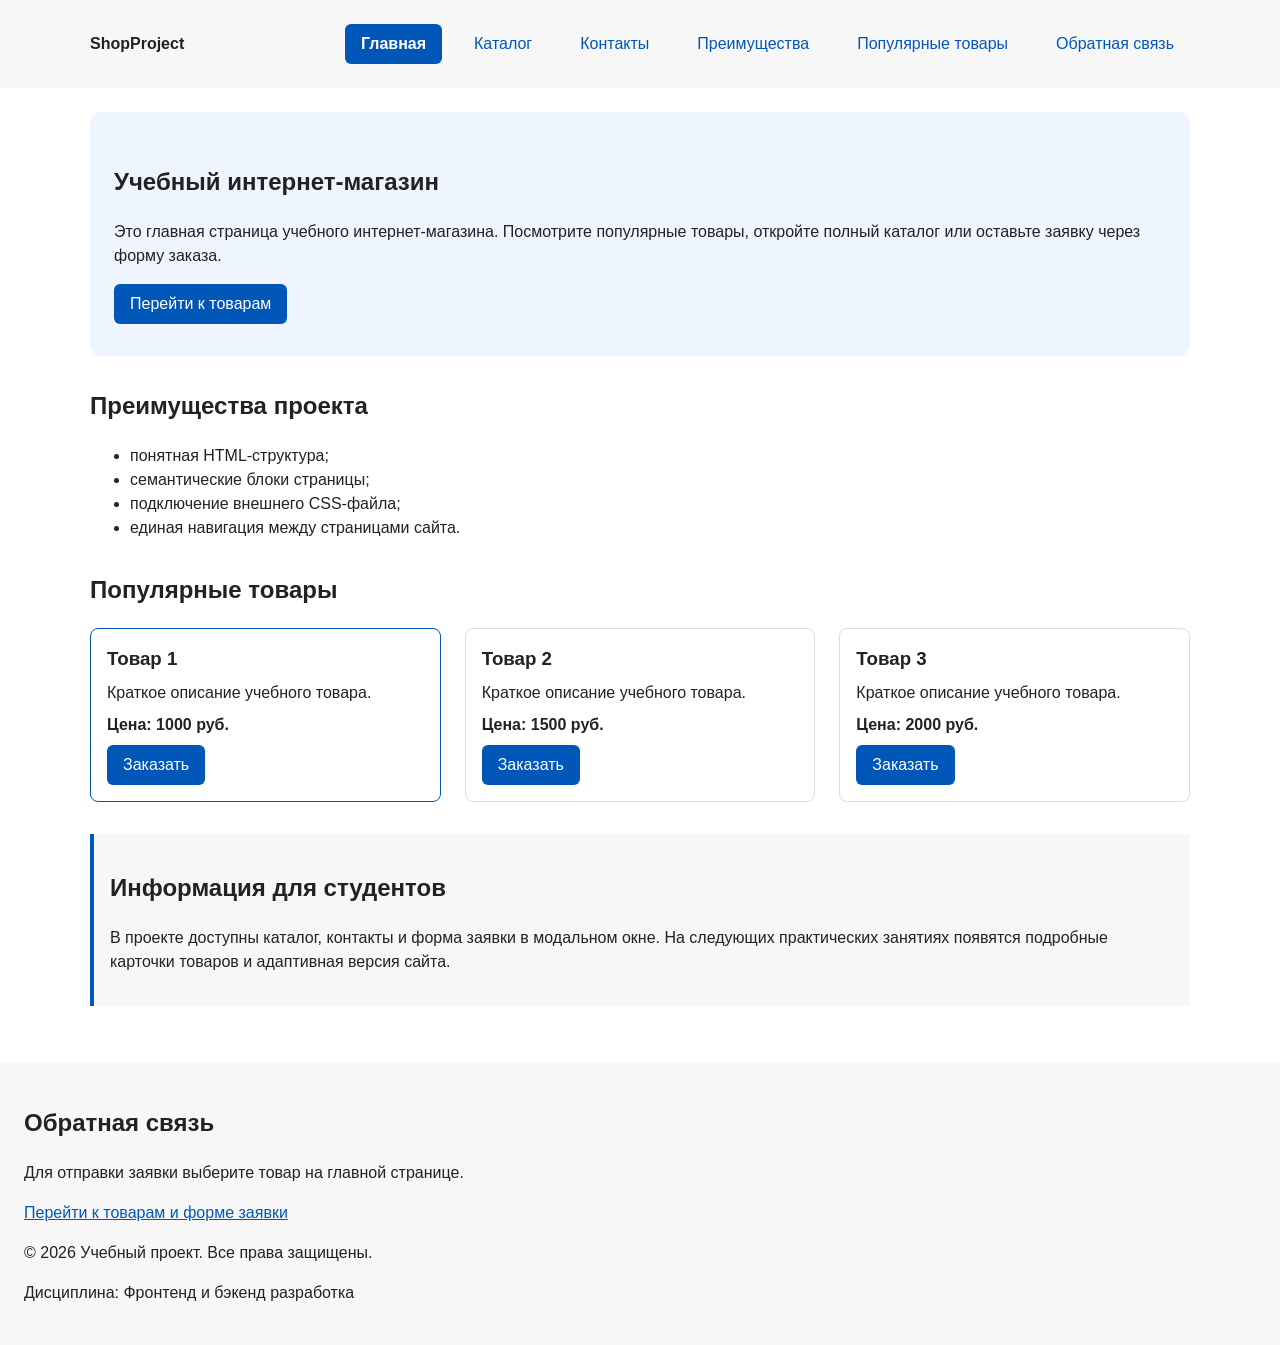
==== commit 97cdd3eb: "refactor: apply BEM naming to CSS classes" ====
--- a/index.html
+++ b/index.html
@@ -16,24 +16,24 @@
 </head>
 
 <body>
-  <header>
-    <div class="site-header">
-      <a class="site-logo" href="index.html">ShopProject</a>
+  <header class="site-header">
+    <div class="site-header__inner">
+      <a class="site-header__logo" href="index.html">ShopProject</a>
 
       <nav class="site-nav" aria-label="Основная навигация">
         <ul class="site-nav__list">
-          <li><a href="index.html" aria-current="page">Главная</a></li>
-          <li><a href="catalog.html">Каталог</a></li>
-          <li><a href="contacts.html">Контакты</a></li>
-          <li><a href="index.html#advantages">Преимущества</a></li>
-          <li><a href="index.html#popular">Популярные товары</a></li>
-          <li><a href="index.html#contacts">Обратная связь</a></li>
+          <li class="site-nav__item"><a class="site-nav__link site-nav__link--active" href="index.html" aria-current="page">Главная</a></li>
+          <li class="site-nav__item"><a class="site-nav__link" href="catalog.html">Каталог</a></li>
+          <li class="site-nav__item"><a class="site-nav__link" href="contacts.html">Контакты</a></li>
+          <li class="site-nav__item"><a class="site-nav__link" href="index.html#advantages">Преимущества</a></li>
+          <li class="site-nav__item"><a class="site-nav__link" href="index.html#popular">Популярные товары</a></li>
+          <li class="site-nav__item"><a class="site-nav__link" href="index.html#contacts">Обратная связь</a></li>
         </ul>
       </nav>
     </div>
   </header>
 
-  <main>
+  <main class="site-main">
     <!-- Основное содержимое страницы -->
 
     <section class="hero">
@@ -45,11 +45,11 @@
         или оставьте заявку через форму заказа.
       </p>
 
-      <a class="button" href="#popular">Перейти к товарам</a>
+      <a class="button button--primary" href="#popular">Перейти к товарам</a>
     </section>
 
     <section class="section" id="advantages">
-      <h2>Преимущества проекта</h2>
+      <h2 class="section__title">Преимущества проекта</h2>
 
       <ul class="advantages-list">
         <li>понятная HTML-структура;</li>
@@ -60,70 +60,70 @@
     </section>
 
     <section class="section" id="popular">
-  <h2>Популярные товары</h2>
-
-  <div class="products-grid">
-    <article class="product-card">
-      <h3 class="product-card__title">Товар 1</h3>
-
-      <p class="product-card__description">
-        Краткое описание учебного товара.
-      </p>
-
-      <p class="product-card__price">
-        Цена: 1000 руб.
-      </p>
-
-      <button
-        class="button product-card__button"
-        type="button"
-        data-product="Товар 1"
-      >
-        Заказать
-      </button>
-    </article>
-
-    <article class="product-card">
-      <h3 class="product-card__title">Товар 2</h3>
-
-      <p class="product-card__description">
-        Краткое описание учебного товара.
-      </p>
-
-      <p class="product-card__price">
-        Цена: 1500 руб.
-      </p>
-
-      <button
-        class="button product-card__button"
-        type="button"
-        data-product="Товар 2"
-      >
-        Заказать
-      </button>
-    </article>
-
-    <article class="product-card">
-      <h3 class="product-card__title">Товар 3</h3>
-
-      <p class="product-card__description">
-        Краткое описание учебного товара.
-      </p>
-
-      <p class="product-card__price">
-        Цена: 2000 руб.
-      </p>
-
-      <button
-        class="button product-card__button"
-        type="button"
-        data-product="Товар 3"
-      >
-        Заказать
-      </button>
-    </article>
-  </div>
-</section>
+      <h2 class="section__title">Популярные товары</h2>
+
+      <div class="products-grid">
+        <article class="product-card product-card--featured">
+          <h3 class="product-card__title">Товар 1</h3>
+
+          <p class="product-card__description">
+            Краткое описание учебного товара.
+          </p>
+
+          <p class="product-card__price">
+            Цена: 1000 руб.
+          </p>
+
+          <button
+            class="button button--primary product-card__button"
+            type="button"
+            data-product="Товар 1"
+          >
+            Заказать
+          </button>
+        </article>
+
+        <article class="product-card">
+          <h3 class="product-card__title">Товар 2</h3>
+
+          <p class="product-card__description">
+            Краткое описание учебного товара.
+          </p>
+
+          <p class="product-card__price">
+            Цена: 1500 руб.
+          </p>
+
+          <button
+            class="button button--primary product-card__button"
+            type="button"
+            data-product="Товар 2"
+          >
+            Заказать
+          </button>
+        </article>
+
+        <article class="product-card">
+          <h3 class="product-card__title">Товар 3</h3>
+
+          <p class="product-card__description">
+            Краткое описание учебного товара.
+          </p>
+
+          <p class="product-card__price">
+            Цена: 2000 руб.
+          </p>
+
+          <button
+            class="button button--primary product-card__button"
+            type="button"
+            data-product="Товар 3"
+          >
+            Заказать
+          </button>
+        </article>
+      </div>
+    </section>
 
     <aside class="aside-info">
       <h2>Информация для студентов</h2>
@@ -136,7 +136,7 @@
     </aside>
   </main>
 
-  <footer id="contacts">
+  <footer class="site-footer" id="contacts">
     <h2>Обратная связь</h2>
     <p>Для отправки заявки выберите товар на главной странице.</p>
     <a href="index.html#popular">Перейти к товарам и форме заявки</a>
@@ -149,7 +149,7 @@
     id="order-dialog"
     aria-labelledby="order-dialog-title"
   >
-    <h2 id="order-dialog-title">Оформление заявки</h2>
+    <h2 class="order-dialog__title" id="order-dialog-title">Оформление заявки</h2>
 
     <form
       class="order-form"
@@ -164,10 +164,10 @@
         type="hidden"
       >
 
-      <div class="form-field">
-        <label for="order-name">Имя</label>
-
-        <input
+      <div class="order-form__field">
+        <label class="order-form__label" for="order-name">Имя</label>
+
+        <input class="order-form__input"
           id="order-name"
           name="name"
           type="text"
@@ -178,10 +178,10 @@
         >
       </div>
 
-      <div class="form-field">
-        <label for="order-email">E-mail</label>
-
-        <input
+      <div class="order-form__field">
+        <label class="order-form__label" for="order-email">E-mail</label>
+
+        <input class="order-form__input"
           id="order-email"
           name="email"
           type="email"
@@ -191,10 +191,10 @@
         >
       </div>
 
-      <div class="form-field">
-        <label for="order-phone">Телефон</label>
-
-        <input
+      <div class="order-form__field">
+        <label class="order-form__label" for="order-phone">Телефон</label>
+
+        <input class="order-form__input"
           id="order-phone"
           name="phone"
           type="tel"
@@ -204,23 +204,23 @@
           required
         >
 
-        <small>Формат: +7 (900) 000-00-00</small>
-      </div>
-
-      <div class="form-field">
-        <label for="order-date">Дата связи</label>
-
-        <input
+        <small class="order-form__hint">Формат: +7 (900) 000-00-00</small>
+      </div>
+
+      <div class="order-form__field">
+        <label class="order-form__label" for="order-date">Дата связи</label>
+
+        <input class="order-form__input"
           id="order-date"
           name="date"
           type="date"
         >
       </div>
 
-      <div class="form-field">
-        <label for="order-topic">Тема заявки</label>
-
-        <select id="order-topic" name="topic" required>
+      <div class="order-form__field">
+        <label class="order-form__label" for="order-topic">Тема заявки</label>
+
+        <select class="order-form__select" id="order-topic" name="topic" required>
           <option value="">Выберите тему</option>
           <option value="product">Заказ товара</option>
           <option value="consultation">Консультация</option>
@@ -228,10 +228,10 @@
         </select>
       </div>
 
-      <div class="form-field">
-        <label for="order-comment">Комментарий</label>
-
-        <textarea
+      <div class="order-form__field">
+        <label class="order-form__label" for="order-comment">Комментарий</label>
+
+        <textarea class="order-form__textarea"
           id="order-comment"
           name="comment"
           rows="4"
@@ -239,9 +239,9 @@
         ></textarea>
       </div>
 
-      <div class="form-field form-field--checkbox">
-        <label>
-          <input
+      <div class="order-form__field order-form__field--checkbox">
+        <label class="order-form__label">
+          <input class="order-form__input order-form__input--checkbox"
             id="order-agreement"
             name="agreement"
             type="checkbox"
@@ -251,19 +251,19 @@
         </label>
       </div>
 
-      <div class="form-actions">
-        <button type="button" id="close-order-dialog">
+      <div class="order-form__actions">
+        <button class="button button--secondary" type="button" id="close-order-dialog">
           Закрыть
         </button>
 
-        <button type="submit">
+        <button class="button button--primary" type="submit">
           Отправить заявку
         </button>
       </div>
     </form>
   </dialog>
 
-  <p class="success-message" id="success-message" hidden>
+  <p class="success-message" id="success-message" role="status" hidden>
     Форма успешно отправлена!
   </p>
 </body>
--- a/css/style.css
+++ b/css/style.css
@@ -74,17 +74,17 @@
   Задаём внутренние отступы
   для основных областей страницы.
 */
-header,
-main,
-footer {
+.site-header,
+.site-main,
+.site-footer {
   padding: var(--space-lg);
 }
 
-header {
+.site-header {
   background-color: var(--color-surface);
 }
 
-footer {
+.site-footer {
   background-color: var(--color-surface);
 }
 
@@ -114,16 +114,32 @@
 .button {
   display: inline-block;
   padding: var(--space-sm) var(--space-md);
-  color: var(--color-white);
-  background-color: var(--color-primary);
   text-decoration: none;
   border: none;
   border-radius: var(--radius-sm);
+  font: inherit;
   cursor: pointer;
 }
 
-.button:hover {
+.button--primary {
+  color: var(--color-white);
+  background-color: var(--color-primary);
+}
+
+.button--primary:hover {
+  color: var(--color-white);
   background-color: var(--color-primary-dark);
+}
+
+.button--secondary {
+  color: var(--color-primary);
+  background-color: transparent;
+  border: 1px solid var(--color-primary);
+}
+
+.button--secondary:hover {
+  color: var(--color-white);
+  background-color: var(--color-primary);
 }
 
 .button:focus-visible {
@@ -144,7 +160,7 @@
 /*
   Содержимое шапки.
 */
-.site-header {
+.site-header__inner {
   display: flex;
   flex-wrap: wrap;
   gap: var(--space-md);
@@ -158,7 +174,7 @@
 /*
   Текстовый логотип.
 */
-.site-logo {
+.site-header__logo {
   font-weight: bold;
   color: var(--color-text);
   text-decoration: none;
@@ -170,6 +186,8 @@
 .site-nav__list {
   display: flex;
   flex-wrap: wrap;
+  justify-content: center;
+  align-items: center;
   gap: var(--space-md);
 
   padding: 0;
@@ -178,12 +196,22 @@
 }
 
 
-.site-nav__list a:hover {
-  color: var(--color-primary-dark);
-  text-decoration: underline;
-}
-
-.site-nav__list a[aria-current="page"] {
+.site-nav__link {
+  display: inline-block;
+  padding: var(--space-sm) var(--space-md);
+  color: var(--color-primary);
+  text-decoration: none;
+  border-radius: var(--radius-sm);
+}
+
+.site-nav__link:hover {
+  color: var(--color-white);
+  background-color: var(--color-primary);
+}
+
+.site-nav__link--active {
+  color: var(--color-white);
+  background-color: var(--color-primary);
   font-weight: bold;
 }
 
@@ -194,11 +222,11 @@
   color: var(--color-muted);
 }
 
-.breadcrumbs a {
+.breadcrumbs__link {
   color: var(--color-primary);
 }
 
-.breadcrumbs span::before {
+.breadcrumbs__current::before {
   content: " / ";
   color: var(--color-muted);
 }
@@ -222,7 +250,7 @@
   margin: 0 auto var(--space-xl);
 }
 
-.section h2 {
+.section__title {
   margin-top: 0;
 }
 
@@ -232,13 +260,18 @@
 .products-grid {
   display: grid;
   grid-template-columns: repeat(3, 1fr);
-  gap: var(--space-md);
+  gap: var(--space-lg);
 }
 
 /*
   Карточка товара.
 */
 .product-card {
+  display: flex;
+  flex-direction: column;
+  gap: var(--space-sm);
+  min-width: 0;
+  margin-bottom: 0;
   padding: var(--space-md);
   border: 1px solid var(--color-border);
   border-radius: var(--radius-md);
@@ -249,8 +282,19 @@
   border-color: var(--color-primary);
 }
 
-.product-card__title {
-  margin-top: 0;
+.product-card--featured {
+  border-color: var(--color-primary);
+}
+
+.product-card__title,
+.product-card__description,
+.product-card__price {
+  margin: 0;
+}
+
+.product-card__button {
+  margin-top: auto;
+  align-self: flex-start;
 }
 
 .product-card__description {
@@ -259,6 +303,83 @@
 
 .product-card__price {
   font-weight: bold;
+}
+
+/*
+  Каталог: боковая область фильтров и список товаров.
+*/
+.catalog-layout {
+  display: grid;
+  grid-template-columns: 260px minmax(0, 1fr);
+  grid-template-areas: "filters products";
+  gap: var(--space-lg);
+  max-width: var(--container-width);
+  margin: 0 auto var(--space-xl);
+  align-items: start;
+}
+
+.catalog-filters {
+  grid-area: filters;
+  padding: var(--space-md);
+  border: 1px solid var(--color-border);
+  border-radius: var(--radius-md);
+  background-color: var(--color-surface);
+}
+
+.catalog-products {
+  grid-area: products;
+  min-width: 0;
+}
+
+.catalog-filters__title,
+.catalog-products__title {
+  margin-top: 0;
+}
+
+.filters-form {
+  display: grid;
+  gap: var(--space-md);
+}
+
+.filters-form__group {
+  min-width: 0;
+  margin: 0;
+  padding: var(--space-md);
+  border: 1px solid var(--color-border);
+  border-radius: var(--radius-sm);
+}
+
+.filters-form__legend {
+  font-weight: 700;
+}
+
+.filters-form__label {
+  display: block;
+  margin-bottom: var(--space-sm);
+}
+
+.filters-form__input {
+  width: 100%;
+  padding: var(--space-sm) 10px;
+  border: 1px solid var(--color-border);
+  border-radius: var(--radius-sm);
+  font: inherit;
+}
+
+.filters-form__input:hover {
+  border-color: var(--color-primary);
+}
+
+.filters-form__input:focus-visible,
+.filters-form__checkbox:focus-visible {
+  outline: 2px solid var(--color-primary);
+  outline-offset: 3px;
+}
+
+.filters-form__hint {
+  margin: 0;
+  color: var(--color-muted);
+  font-size: 14px;
 }
 
 /*
@@ -294,17 +415,21 @@
   background-color: rgba(0, 0, 0, 0.5);
 }
 
+.order-dialog__title {
+  margin-top: 0;
+}
+
 /*
   Отдельное поле формы.
 */
-.form-field {
+.order-form__field {
   margin-bottom: var(--space-md);
 }
 
 /*
   Подписи полей.
 */
-.form-field label {
+.order-form__label {
   display: block;
   margin-bottom: var(--space-xs);
 }
@@ -312,9 +437,9 @@
 /*
   Основные элементы формы.
 */
-.form-field input,
-.form-field select,
-.form-field textarea {
+.order-form__input,
+.order-form__select,
+.order-form__textarea {
   width: 100%;
   padding: 10px 12px;
   border: 1px solid var(--color-border);
@@ -325,14 +450,14 @@
 /*
   Checkbox не должен занимать всю ширину.
 */
-.form-field input[type="checkbox"] {
+.order-form__input--checkbox {
   width: auto;
 }
 
 /*
   Подсказка под полем.
 */
-.form-field small {
+.order-form__hint {
   display: block;
   margin-top: var(--space-xs);
   color: var(--color-muted);
@@ -341,19 +466,18 @@
 /*
   Состояние при наведении на поля.
 */
-.form-field input:hover,
-.form-field select:hover,
-.form-field textarea:hover {
+.order-form__input:hover,
+.order-form__select:hover,
+.order-form__textarea:hover {
   border-color: var(--color-primary);
 }
 
 /*
   Видимый фокус при работе с клавиатурой.
 */
-.form-field input:focus-visible,
-.form-field select:focus-visible,
-.form-field textarea:focus-visible,
-.form-actions button:focus-visible {
+.order-form__input:focus-visible,
+.order-form__select:focus-visible,
+.order-form__textarea:focus-visible {
   outline: 2px solid var(--color-primary);
   outline-offset: 3px;
 }
@@ -369,10 +493,10 @@
 /*
   Кнопки формы.
 */
-.form-actions {
+.order-form__actions {
   display: flex;
-  gap: 12px;
-  margin-top: 20px;
+  gap: var(--space-md);
+  margin-top: var(--space-lg);
 }
 
 /*
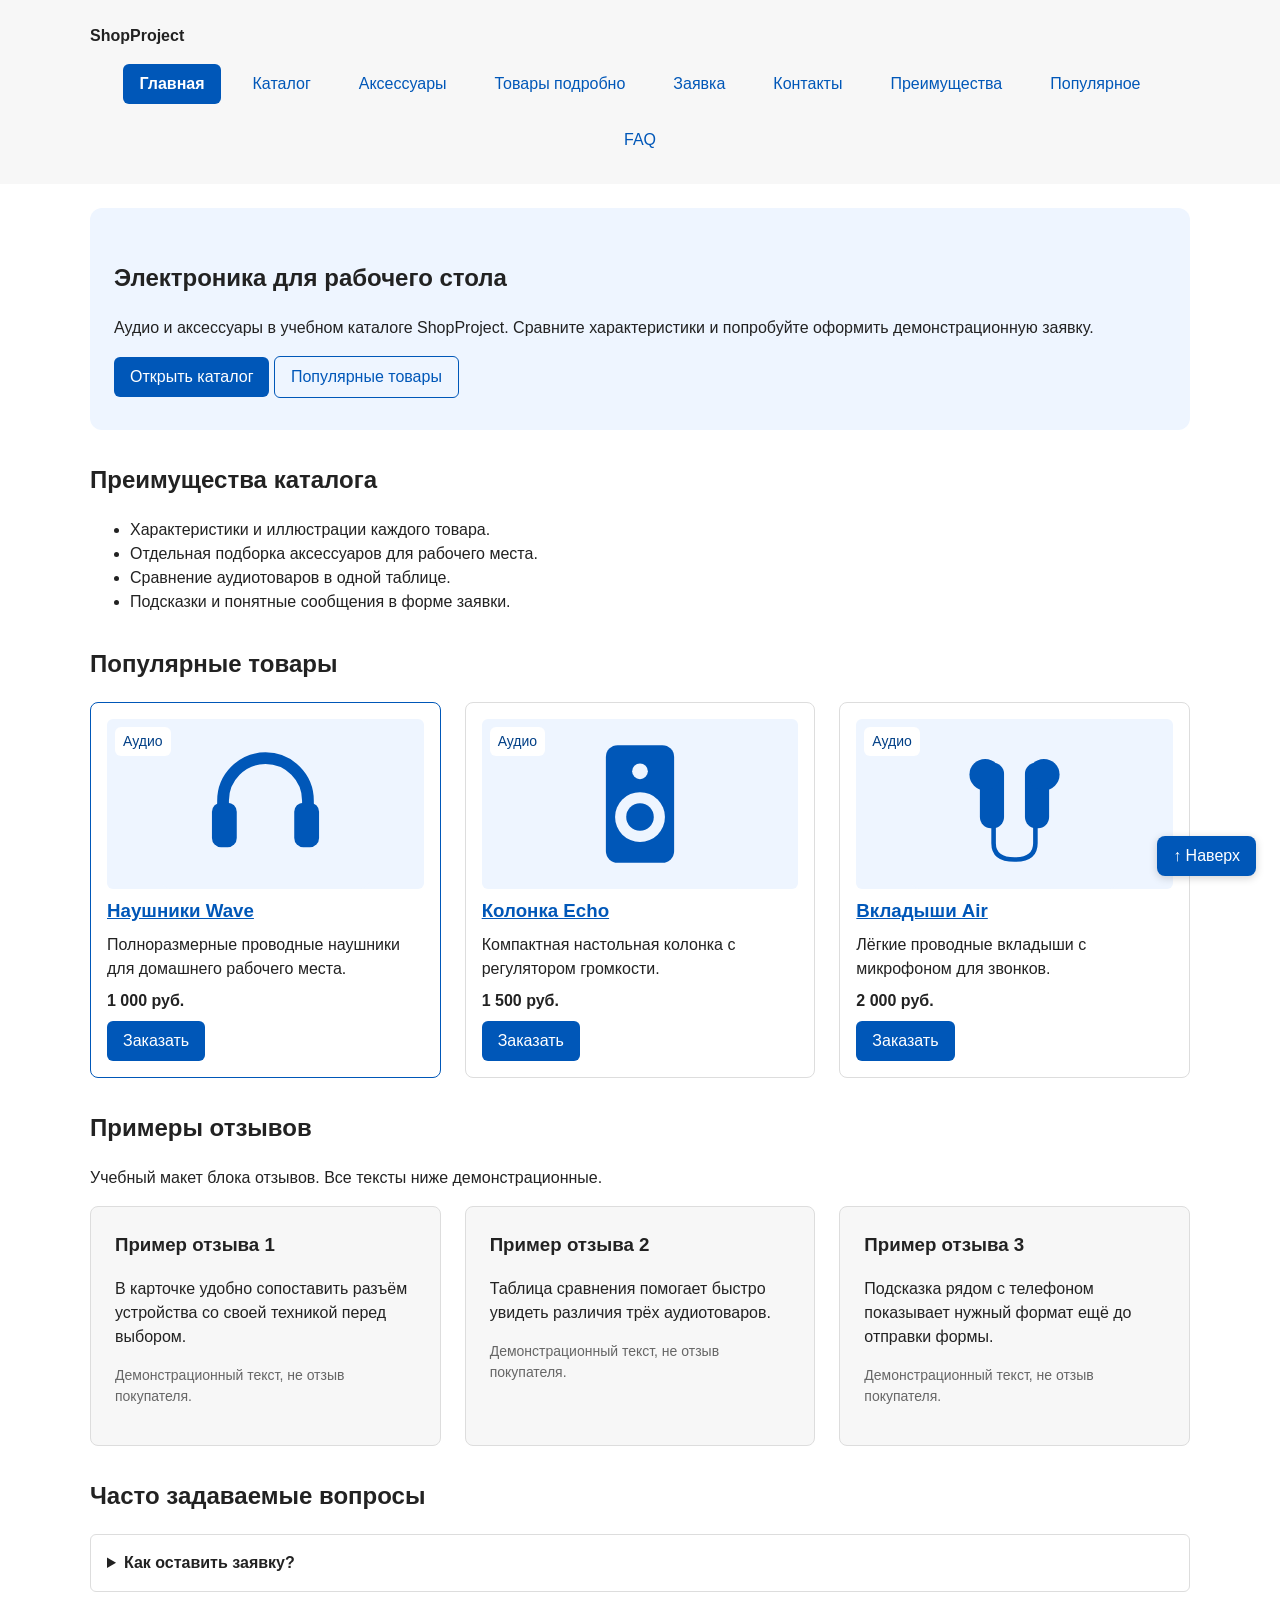
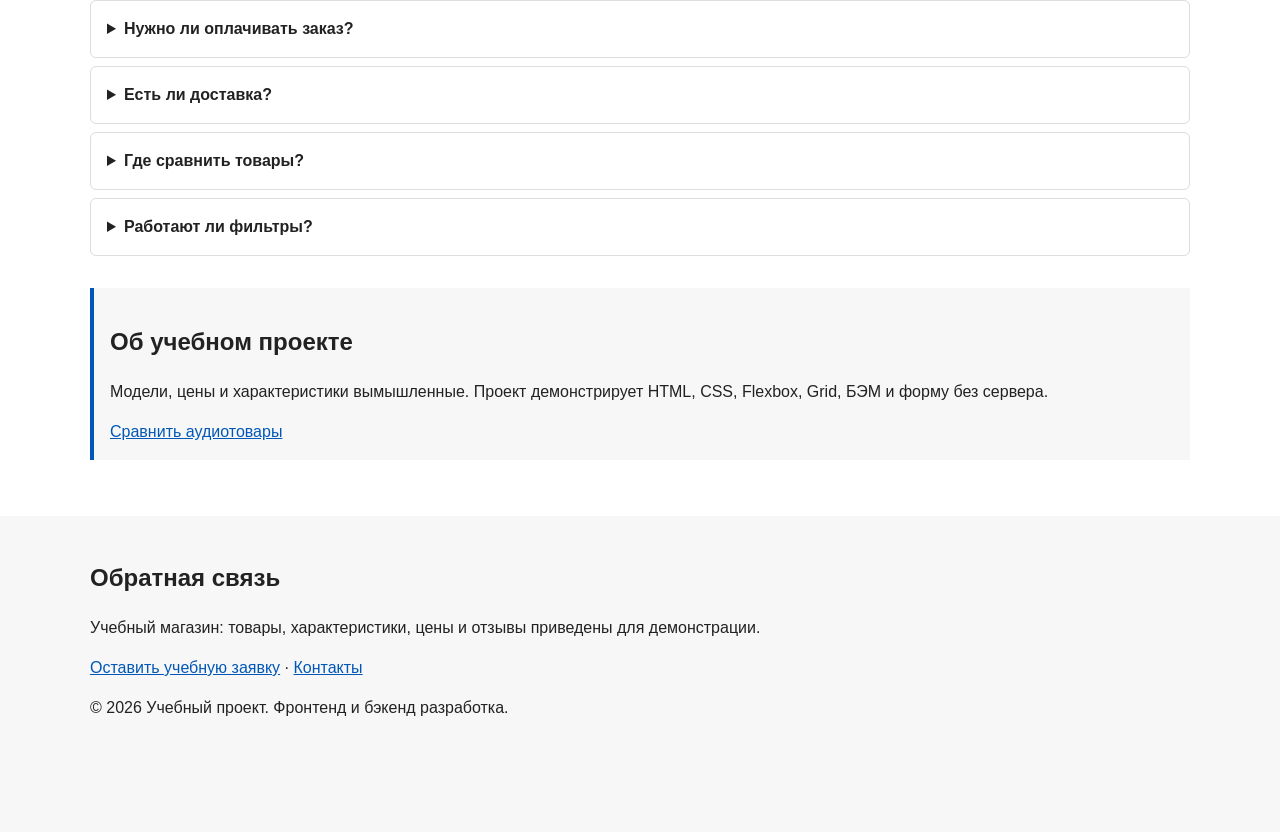
==== commit 840523da: "fix: prepare HTML CSS project for submission" ====
--- a/index.html
+++ b/index.html
@@ -3,268 +3,155 @@
 <head>
   <meta charset="UTF-8">
   <meta name="viewport" content="width=device-width, initial-scale=1.0">
-  <meta name="description" content="Главная страница учебного интернет-магазина: популярные товары, преимущества и форма заявки.">
-  <title>Главная — Учебный интернет-магазин</title>
+  <meta name="description" content="Учебный магазин электроники и аксессуаров: каталог, сравнение и демонстрационная заявка.">
+  <title>Главная — ShopProject</title>
   <meta property="og:type" content="website">
-  <meta property="og:title" content="Главная — Учебный интернет-магазин">
-  <meta property="og:description" content="Популярные товары, преимущества и форма заявки учебного интернет-магазина.">
+  <meta property="og:title" content="Главная — ShopProject">
+  <meta property="og:description" content="Учебный магазин электроники и аксессуаров: каталог, сравнение и демонстрационная заявка.">
   <meta property="og:url" content="https://vzelenskij4634-lab.github.io/kr1-html-css-shop/">
   <meta property="og:image" content="https://vzelenskij4634-lab.github.io/kr1-html-css-shop/images/preview.jpg">
   <meta property="og:image:alt" content="ShopProject — учебный интернет-магазин">
   <link rel="stylesheet" href="css/style.css">
   <script src="js/main.js" defer></script>
 </head>
-
 <body>
-  <header class="site-header">
+  <a class="skip-link" href="#main-content">Перейти к содержимому</a>
+  <header class="site-header" id="top">
     <div class="site-header__inner">
       <a class="site-header__logo" href="index.html">ShopProject</a>
-
       <nav class="site-nav" aria-label="Основная навигация">
         <ul class="site-nav__list">
           <li class="site-nav__item"><a class="site-nav__link site-nav__link--active" href="index.html" aria-current="page">Главная</a></li>
           <li class="site-nav__item"><a class="site-nav__link" href="catalog.html">Каталог</a></li>
+          <li class="site-nav__item"><a class="site-nav__link" href="category.html">Аксессуары</a></li>
+          <li class="site-nav__item"><a class="site-nav__link" href="product.html">Товары подробно</a></li>
+          <li class="site-nav__item"><a class="site-nav__link" href="order.html">Заявка</a></li>
           <li class="site-nav__item"><a class="site-nav__link" href="contacts.html">Контакты</a></li>
           <li class="site-nav__item"><a class="site-nav__link" href="index.html#advantages">Преимущества</a></li>
-          <li class="site-nav__item"><a class="site-nav__link" href="index.html#popular">Популярные товары</a></li>
-          <li class="site-nav__item"><a class="site-nav__link" href="index.html#contacts">Обратная связь</a></li>
+          <li class="site-nav__item"><a class="site-nav__link" href="index.html#popular">Популярное</a></li>
+          <li class="site-nav__item"><a class="site-nav__link" href="index.html#faq">FAQ</a></li>
         </ul>
       </nav>
     </div>
   </header>
-
-  <main class="site-main">
-    <!-- Основное содержимое страницы -->
-
+  <main class="site-main" id="main-content" tabindex="-1">
     <section class="hero">
-      <h1>Учебный интернет-магазин</h1>
-
-      <p>
-        Это главная страница учебного интернет-магазина.
-        Посмотрите популярные товары, откройте полный каталог
-        или оставьте заявку через форму заказа.
-      </p>
-
-      <a class="button button--primary" href="#popular">Перейти к товарам</a>
+      <h1>Электроника для рабочего стола</h1>
+      <p>Аудио и аксессуары в учебном каталоге ShopProject. Сравните характеристики и попробуйте оформить демонстрационную заявку.</p>
+      <a class="button button--primary" href="catalog.html">Открыть каталог</a>
+      <a class="button button--secondary" href="#popular">Популярные товары</a>
     </section>
-
     <section class="section" id="advantages">
-      <h2 class="section__title">Преимущества проекта</h2>
-
-      <ul class="advantages-list">
-        <li>понятная HTML-структура;</li>
-        <li>семантические блоки страницы;</li>
-        <li>подключение внешнего CSS-файла;</li>
-        <li>единая навигация между страницами сайта.</li>
-      </ul>
+      <h2 class="section__title">Преимущества каталога</h2>
+      <ul class="advantages-list"><li>Характеристики и иллюстрации каждого товара.</li><li>Отдельная подборка аксессуаров для рабочего места.</li><li>Сравнение аудиотоваров в одной таблице.</li><li>Подсказки и понятные сообщения в форме заявки.</li></ul>
     </section>
-
-    <section class="section" id="popular">
-      <h2 class="section__title">Популярные товары</h2>
-
-      <div class="products-grid">
-        <article class="product-card product-card--featured">
-          <h3 class="product-card__title">Товар 1</h3>
-
-          <p class="product-card__description">
-            Краткое описание учебного товара.
-          </p>
-
-          <p class="product-card__price">
-            Цена: 1000 руб.
-          </p>
-
-          <button
-            class="button button--primary product-card__button"
-            type="button"
-            data-product="Товар 1"
-          >
-            Заказать
-          </button>
-        </article>
-
-        <article class="product-card">
-          <h3 class="product-card__title">Товар 2</h3>
-
-          <p class="product-card__description">
-            Краткое описание учебного товара.
-          </p>
-
-          <p class="product-card__price">
-            Цена: 1500 руб.
-          </p>
-
-          <button
-            class="button button--primary product-card__button"
-            type="button"
-            data-product="Товар 2"
-          >
-            Заказать
-          </button>
-        </article>
-
-        <article class="product-card">
-          <h3 class="product-card__title">Товар 3</h3>
-
-          <p class="product-card__description">
-            Краткое описание учебного товара.
-          </p>
-
-          <p class="product-card__price">
-            Цена: 2000 руб.
-          </p>
-
-          <button
-            class="button button--primary product-card__button"
-            type="button"
-            data-product="Товар 3"
-          >
-            Заказать
-          </button>
-        </article>
+    <section class="section" id="popular"><h2 class="section__title">Популярные товары</h2><div class="products-grid">
+          <article class="product-card product-card--featured">
+            <img class="product-card__image" src="images/wave.svg" alt="Наушники Wave — иллюстрация" width="320" height="260" loading="lazy">
+            <p class="product-card__category">Аудио</p>
+            <h3 class="product-card__title"><a href="product.html#wave">Наушники Wave</a></h3>
+            <p class="product-card__description">Полноразмерные проводные наушники для домашнего рабочего места.</p>
+            <p class="product-card__price">1 000 руб.</p>
+            <button class="button button--primary product-card__button" type="button" data-product="wave">Заказать</button>
+          </article>
+          <article class="product-card">
+            <img class="product-card__image" src="images/echo.svg" alt="Колонка Echo — иллюстрация" width="320" height="260" loading="lazy">
+            <p class="product-card__category">Аудио</p>
+            <h3 class="product-card__title"><a href="product.html#echo">Колонка Echo</a></h3>
+            <p class="product-card__description">Компактная настольная колонка с регулятором громкости.</p>
+            <p class="product-card__price">1 500 руб.</p>
+            <button class="button button--primary product-card__button" type="button" data-product="echo">Заказать</button>
+          </article>
+          <article class="product-card">
+            <img class="product-card__image" src="images/air.svg" alt="Вкладыши Air — иллюстрация" width="320" height="260" loading="lazy">
+            <p class="product-card__category">Аудио</p>
+            <h3 class="product-card__title"><a href="product.html#air">Вкладыши Air</a></h3>
+            <p class="product-card__description">Лёгкие проводные вкладыши с микрофоном для звонков.</p>
+            <p class="product-card__price">2 000 руб.</p>
+            <button class="button button--primary product-card__button" type="button" data-product="air">Заказать</button>
+          </article>
+    </div></section>
+    <section class="section" id="reviews"><h2 class="section__title">Примеры отзывов</h2><p>Учебный макет блока отзывов. Все тексты ниже демонстрационные.</p><div class="reviews-grid">
+      <article class="review-card"><h3 class="review-card__title">Пример отзыва 1</h3><p>В карточке удобно сопоставить разъём устройства со своей техникой перед выбором.</p><p class="review-card__caption">Демонстрационный текст, не отзыв покупателя.</p></article>
+      <article class="review-card"><h3 class="review-card__title">Пример отзыва 2</h3><p>Таблица сравнения помогает быстро увидеть различия трёх аудиотоваров.</p><p class="review-card__caption">Демонстрационный текст, не отзыв покупателя.</p></article>
+      <article class="review-card"><h3 class="review-card__title">Пример отзыва 3</h3><p>Подсказка рядом с телефоном показывает нужный формат ещё до отправки формы.</p><p class="review-card__caption">Демонстрационный текст, не отзыв покупателя.</p></article>
+    </div></section>
+    <section class="section faq" id="faq"><h2 class="section__title">Часто задаваемые вопросы</h2>
+      <details class="faq__item"><summary class="faq__question">Как оставить заявку?</summary><p class="faq__answer">Выберите товар в каталоге, откройте его описание и нажмите «Оставить заявку». На главной кнопка «Заказать» открывает модальное окно.</p></details>
+      <details class="faq__item"><summary class="faq__question">Нужно ли оплачивать заказ?</summary><p class="faq__answer">Нет. Это учебный проект: покупки, платежи и отправка заявок не выполняются.</p></details>
+      <details class="faq__item"><summary class="faq__question">Есть ли доставка?</summary><p class="faq__answer">Настоящей доставки нет. Тему «Доставка» можно выбрать для демонстрации сценария обращения.</p></details>
+      <details class="faq__item"><summary class="faq__question">Где сравнить товары?</summary><p class="faq__answer">На странице аксессуаров есть таблица характеристик трёх аудиотоваров и ссылки на их описания.</p></details>
+      <details class="faq__item"><summary class="faq__question">Работают ли фильтры?</summary><p class="faq__answer">Боковая форма пока представляет макет. Для отбора аксессуаров используйте отдельную страницу категории.</p></details>
+    </section>
+    <aside class="aside-info"><h2>Об учебном проекте</h2><p>Модели, цены и характеристики вымышленные. Проект демонстрирует HTML, CSS, Flexbox, Grid, БЭМ и форму без сервера.</p><a href="category.html#comparison">Сравнить аудиотовары</a></aside>
+    <p class="success-message" id="success-message" role="status" tabindex="-1" hidden></p>
+  </main>
+  <footer class="site-footer" id="contacts">
+    <div class="site-footer__inner">
+      <h2>Обратная связь</h2>
+      <p>Учебный магазин: товары, характеристики, цены и отзывы приведены для демонстрации.</p>
+      <a href="order.html">Оставить учебную заявку</a> · <a href="contacts.html">Контакты</a>
+      <p>&copy; 2026 Учебный проект. Фронтенд и бэкенд разработка.</p>
+    </div>
+  </footer>
+  <a class="back-to-top" href="#top" aria-label="Вернуться к началу страницы">↑ Наверх</a>
+  <dialog class="order-dialog" id="order-dialog" aria-labelledby="order-dialog-title">
+    <h2 class="order-dialog__title" id="order-dialog-title">Оформление заявки</h2>
+    <form class="order-form" id="order-form" action="#" method="post" aria-describedby="order-form-hint">
+      <p class="order-form__hint" id="order-form-hint">Поля с пометкой «обязательно» нужно заполнить. Это учебная форма: данные не отправляются на сервер. Введите вымышленные контактные данные.</p>
+      <p class="order-form__summary" id="order-form-summary" role="alert" tabindex="-1" hidden></p>
+      <div class="order-form__field">
+        <label class="order-form__label" for="order-name">Имя (обязательно)</label>
+        <input class="order-form__input" id="order-name" name="name" type="text" autocomplete="given-name" minlength="2" maxlength="80" required aria-describedby="order-name-hint order-name-error">
+        <small class="order-form__hint" id="order-name-hint">От 2 до 80 символов, без пробелов по краям.</small>
+        <p class="order-form__error" id="order-name-error" hidden></p>
       </div>
-    </section>
-
-    <aside class="aside-info">
-      <h2>Информация для студентов</h2>
-
-      <p>
-        В проекте доступны каталог, контакты и форма заявки в модальном окне.
-        На следующих практических занятиях появятся подробные карточки товаров
-        и адаптивная версия сайта.
-      </p>
-    </aside>
-  </main>
-
-  <footer class="site-footer" id="contacts">
-    <h2>Обратная связь</h2>
-    <p>Для отправки заявки выберите товар на главной странице.</p>
-    <a href="index.html#popular">Перейти к товарам и форме заявки</a>
-    <p>&copy; 2026 Учебный проект. Все права защищены.</p>
-    <p>Дисциплина: Фронтенд и бэкенд разработка</p>
-  </footer>
-
-  <dialog
-    class="order-dialog"
-    id="order-dialog"
-    aria-labelledby="order-dialog-title"
-  >
-    <h2 class="order-dialog__title" id="order-dialog-title">Оформление заявки</h2>
-
-    <form
-      class="order-form"
-      id="order-form"
-      action="#"
-      method="post"
-      novalidate
-    >
-      <input
-        id="selected-product"
-        name="selected-product"
-        type="hidden"
-      >
-
       <div class="order-form__field">
-        <label class="order-form__label" for="order-name">Имя</label>
-
-        <input class="order-form__input"
-          id="order-name"
-          name="name"
-          type="text"
-          placeholder="Введите ваше имя"
-          minlength="2"
-          autocomplete="given-name"
-          required
-        >
+        <label class="order-form__label" for="order-email">E-mail (обязательно)</label>
+        <input class="order-form__input" id="order-email" name="email" type="email" autocomplete="email" maxlength="120" required aria-describedby="order-email-hint order-email-error">
+        <small class="order-form__hint" id="order-email-hint">Например, name@example.com.</small>
+        <p class="order-form__error" id="order-email-error" hidden></p>
       </div>
-
       <div class="order-form__field">
-        <label class="order-form__label" for="order-email">E-mail</label>
-
-        <input class="order-form__input"
-          id="order-email"
-          name="email"
-          type="email"
-          placeholder="example@mail.ru"
-          autocomplete="email"
-          required
-        >
+        <label class="order-form__label" for="order-phone">Телефон (обязательно)</label>
+        <input class="order-form__input" id="order-phone" name="phone" type="tel" autocomplete="tel" inputmode="tel" pattern="\+7 \([0-9]{3}\) [0-9]{3}-[0-9]{2}-[0-9]{2}" required aria-describedby="order-phone-hint order-phone-error">
+        <small class="order-form__hint" id="order-phone-hint">Формат: +7 (900) 000-00-00.</small>
+        <p class="order-form__error" id="order-phone-error" hidden></p>
       </div>
-
-      <div class="order-form__field">
-        <label class="order-form__label" for="order-phone">Телефон</label>
-
-        <input class="order-form__input"
-          id="order-phone"
-          name="phone"
-          type="tel"
-          inputmode="tel"
-          placeholder="+7 (900) 000-00-00"
-          pattern="^\+7 \(\d{3}\) \d{3}-\d{2}-\d{2}$"
-          required
-        >
-
-        <small class="order-form__hint">Формат: +7 (900) 000-00-00</small>
-      </div>
-
       <div class="order-form__field">
         <label class="order-form__label" for="order-date">Дата связи</label>
-
-        <input class="order-form__input"
-          id="order-date"
-          name="date"
-          type="date"
-        >
+        <input class="order-form__input" id="order-date" name="date" type="date"  aria-describedby="order-date-hint order-date-error">
+        <small class="order-form__hint" id="order-date-hint">Необязательное поле. Выберите удобную дату.</small>
+        <p class="order-form__error" id="order-date-error" hidden></p>
       </div>
-
       <div class="order-form__field">
-        <label class="order-form__label" for="order-topic">Тема заявки</label>
-
-        <select class="order-form__select" id="order-topic" name="topic" required>
-          <option value="">Выберите тему</option>
-          <option value="product">Заказ товара</option>
-          <option value="consultation">Консультация</option>
-          <option value="delivery">Доставка</option>
+        <label class="order-form__label" for="selected-product">Товар (обязательно)</label>
+        <select class="order-form__select" id="selected-product" name="selected-product" required aria-describedby="selected-product-error">
+          <option value="">Выберите товар</option><option value="wave">Наушники Wave — 1 000 руб.</option><option value="echo">Колонка Echo — 1 500 руб.</option><option value="air">Вкладыши Air — 2 000 руб.</option><option value="type">Клавиатура Type — 2 500 руб.</option><option value="point">Мышь Point — 900 руб.</option><option value="rise">Подставка Rise — 1 800 руб.</option><option value="link">Хаб Link — 1 200 руб.</option><option value="line">Кабель Line — 400 руб.</option><option value="desk">Коврик Desk — 600 руб.</option>
         </select>
+        <p class="order-form__error" id="selected-product-error" hidden></p>
       </div>
-
+      <div class="order-form__field">
+        <label class="order-form__label" for="order-topic">Тема заявки (обязательно)</label>
+        <select class="order-form__select" id="order-topic" name="topic" required aria-describedby="order-topic-error">
+          <option value="">Выберите тему</option><option value="product">Заказ товара</option><option value="consultation">Консультация</option><option value="delivery">Доставка</option>
+        </select>
+        <p class="order-form__error" id="order-topic-error" hidden></p>
+      </div>
       <div class="order-form__field">
         <label class="order-form__label" for="order-comment">Комментарий</label>
-
-        <textarea class="order-form__textarea"
-          id="order-comment"
-          name="comment"
-          rows="4"
-          placeholder="Укажите дополнительную информацию"
-        ></textarea>
+        <textarea class="order-form__textarea" id="order-comment" name="comment" rows="4" maxlength="1000" aria-describedby="order-comment-hint order-comment-error"></textarea>
+        <small class="order-form__hint" id="order-comment-hint">Необязательно, до 1000 символов.</small>
+        <p class="order-form__error" id="order-comment-error" hidden></p>
       </div>
-
       <div class="order-form__field order-form__field--checkbox">
-        <label class="order-form__label">
-          <input class="order-form__input order-form__input--checkbox"
-            id="order-agreement"
-            name="agreement"
-            type="checkbox"
-            required
-          >
-          Я согласен на обработку данных
-        </label>
+        <label class="order-form__label" for="order-agreement"><input class="order-form__input order-form__input--checkbox" id="order-agreement" name="agreement" type="checkbox" required aria-describedby="order-agreement-hint order-agreement-error"> Согласен на обработку данных (обязательно)</label>
+        <small class="order-form__hint" id="order-agreement-hint">Согласие — часть демонстрации формы; данные не сохраняются.</small>
+        <p class="order-form__error" id="order-agreement-error" hidden></p>
       </div>
-
-      <div class="order-form__actions">
-        <button class="button button--secondary" type="button" id="close-order-dialog">
-          Закрыть
-        </button>
-
-        <button class="button button--primary" type="submit">
-          Отправить заявку
-        </button>
-      </div>
+      <div class="order-form__actions"><button class="button button--secondary" type="button" id="close-order-dialog">Закрыть</button><button class="button button--primary" type="submit" disabled>Проверить учебную заявку</button></div>
+      <noscript><p>Для демонстрационной проверки заявки включите JavaScript. Отправка отключена, чтобы контактные данные не попадали в адрес страницы.</p></noscript>
     </form>
   </dialog>
-
-  <p class="success-message" id="success-message" role="status" hidden>
-    Форма успешно отправлена!
-  </p>
 </body>
 </html>
--- a/css/style.css
+++ b/css/style.css
@@ -267,6 +267,7 @@
   Карточка товара.
 */
 .product-card {
+  position: relative;
   display: flex;
   flex-direction: column;
   gap: var(--space-sm);
@@ -320,6 +321,10 @@
 
 .catalog-filters {
   grid-area: filters;
+  position: sticky;
+  top: var(--space-md);
+  max-height: calc(100vh - 32px);
+  overflow-y: auto;
   padding: var(--space-md);
   border: 1px solid var(--color-border);
   border-radius: var(--radius-md);
@@ -403,6 +408,8 @@
 */
 .order-dialog {
   width: min(100% - 32px, 560px);
+  max-height: calc(100vh - 32px);
+  overflow-y: auto;
   padding: var(--space-lg);
   border: none;
   border-radius: var(--radius-lg);
@@ -509,3 +516,208 @@
   border-left: 4px solid var(--color-success);
   background-color: var(--color-success-bg);
 }
+
+/* ===============================
+   6. Самостоятельные доработки КР №1
+   =============================== */
+
+.site-main {
+  min-height: 55vh;
+}
+
+.site-footer {
+  padding-bottom: 96px;
+}
+
+.site-footer__inner {
+  max-width: var(--container-width);
+  margin: 0 auto;
+}
+
+.skip-link {
+  position: absolute;
+  top: var(--space-sm);
+  left: var(--space-sm);
+  z-index: 20;
+  padding: var(--space-sm) var(--space-md);
+  color: var(--color-white);
+  background-color: var(--color-primary);
+  transform: translateY(-200%);
+}
+
+.skip-link:focus {
+  color: var(--color-white);
+  transform: translateY(0);
+}
+
+.back-to-top {
+  position: fixed;
+  right: var(--space-lg);
+  bottom: var(--space-lg);
+  z-index: 10;
+  padding: var(--space-sm) var(--space-md);
+  color: var(--color-white);
+  background-color: var(--color-primary);
+  border-radius: var(--radius-md);
+  text-decoration: none;
+  box-shadow: 0 2px 8px rgb(0 0 0 / 18%);
+}
+
+.back-to-top:hover {
+  color: var(--color-white);
+  background-color: var(--color-primary-dark);
+}
+
+.product-card__image {
+  display: block;
+  width: 100%;
+  height: 170px;
+  object-fit: contain;
+  background-color: var(--color-surface-accent);
+  border-radius: var(--radius-sm);
+}
+
+.product-card__category {
+  position: absolute;
+  top: var(--space-lg);
+  left: var(--space-lg);
+  padding: var(--space-xs) var(--space-sm);
+  margin: 0;
+  color: var(--color-primary-dark);
+  background-color: var(--color-white);
+  border-radius: var(--radius-sm);
+  font-size: 14px;
+}
+
+.category-nav {
+  display: flex;
+  flex-wrap: wrap;
+  gap: var(--space-md);
+  margin: var(--space-md) 0 var(--space-lg);
+}
+
+.reviews-grid {
+  display: grid;
+  grid-template-columns: repeat(3, 1fr);
+  gap: var(--space-lg);
+}
+
+.review-card {
+  padding: var(--space-lg);
+  border: 1px solid var(--color-border);
+  border-radius: var(--radius-md);
+  background-color: var(--color-surface);
+}
+
+.review-card__title {
+  margin-top: 0;
+}
+
+.review-card__caption {
+  color: var(--color-muted);
+  font-size: 14px;
+}
+
+.faq__item {
+  margin-bottom: var(--space-sm);
+  padding: var(--space-md);
+  border: 1px solid var(--color-border);
+  border-radius: var(--radius-sm);
+}
+
+.faq__question {
+  cursor: pointer;
+  font-weight: bold;
+}
+
+.faq__question:focus-visible,
+.table-scroll:focus-visible {
+  outline: 2px solid var(--color-primary);
+  outline-offset: 4px;
+}
+
+.faq__answer {
+  margin-bottom: 0;
+}
+
+.table-scroll {
+  overflow-x: auto;
+  border-radius: var(--radius-sm);
+}
+
+.product-table {
+  width: 100%;
+  margin-bottom: var(--space-lg);
+  border-collapse: collapse;
+  text-align: left;
+}
+
+.product-table__caption {
+  padding: var(--space-sm) 0;
+  text-align: left;
+  font-weight: bold;
+}
+
+.product-table th,
+.product-table td {
+  padding: var(--space-sm) var(--space-md);
+  border: 1px solid var(--color-border);
+  vertical-align: top;
+}
+
+.product-table th {
+  background-color: var(--color-surface-accent);
+}
+
+.product-detail {
+  display: grid;
+  grid-template-columns: 320px minmax(0, 1fr);
+  gap: var(--space-xl);
+  padding: var(--space-lg);
+  border: 1px solid var(--color-border);
+  border-radius: var(--radius-lg);
+  scroll-margin-top: var(--space-md);
+}
+
+.product-detail__image {
+  width: 100%;
+  height: auto;
+}
+
+.product-detail__title {
+  margin-top: 0;
+}
+
+.product-detail__price {
+  color: var(--color-primary-dark);
+  font-size: 24px;
+  font-weight: bold;
+}
+
+.order-page {
+  max-width: 680px;
+}
+
+.order-form__error {
+  margin: var(--space-xs) 0 0;
+  color: var(--color-danger);
+  font-weight: bold;
+}
+
+.order-form__summary {
+  padding: var(--space-md);
+  color: var(--color-danger);
+  border-left: 4px solid var(--color-danger);
+  background-color: var(--color-surface);
+}
+
+.order-form__actions {
+  flex-wrap: wrap;
+}
+
+/* Ошибка должна оставаться видна и при наведении на поле. */
+.order-form__input[aria-invalid="true"],
+.order-form__select[aria-invalid="true"],
+.order-form__textarea[aria-invalid="true"] {
+  border: 2px solid var(--color-danger);
+}
